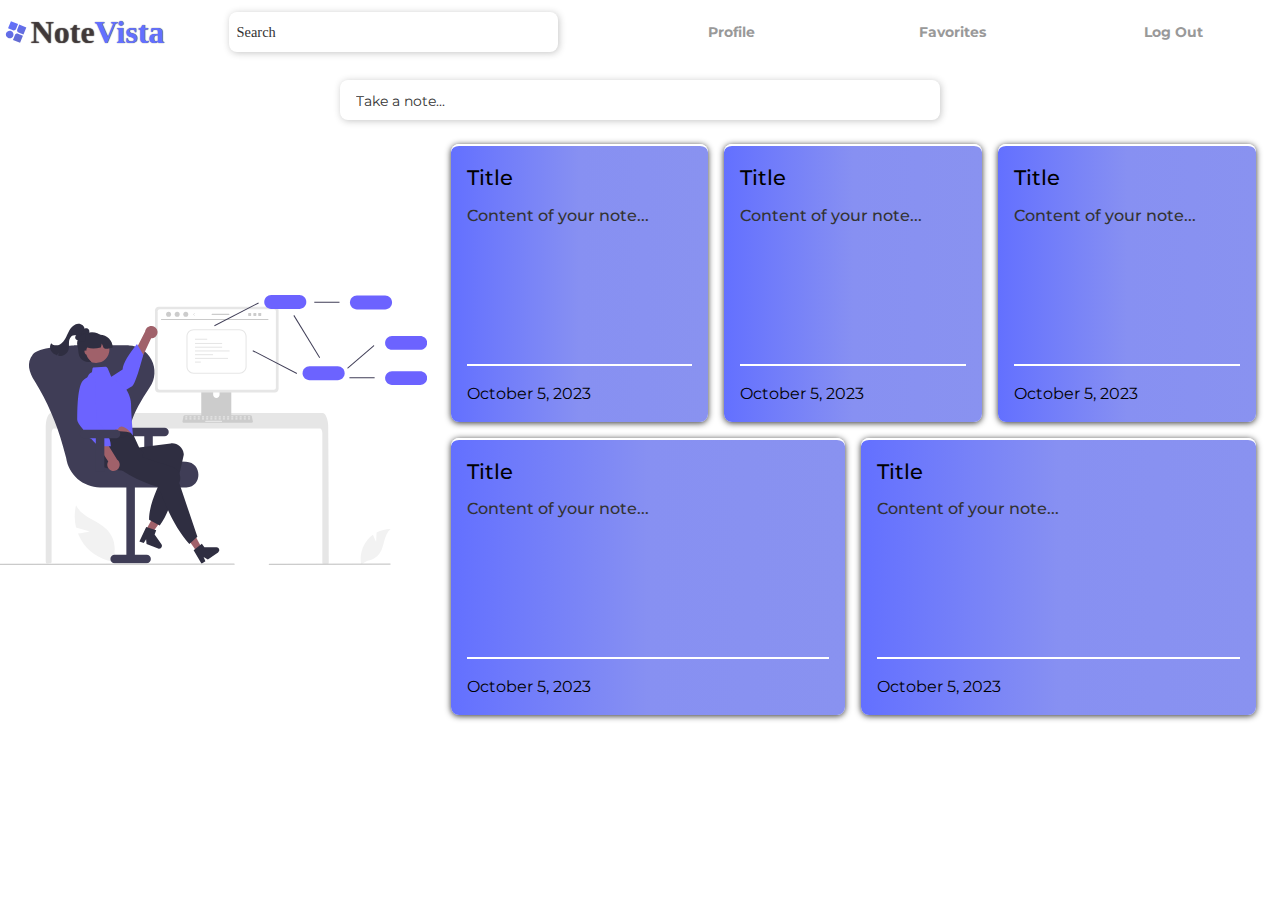
==== home.html @ 5ea9b826 "Form Validation for the Login,SignUp and Reset pages with JavaScript" ====
<!DOCTYPE html>
<html lang="en">

<head>
    <meta charset="UTF-8">
    <meta name="author" content="Inioluwa Badairo & Morakinyo Ifeoluwa">
    <meta name="description" content="A note app to create, read, update, and delete notes effortlessly.">
    <meta name="viewport" content="width=device-width, initial-scale=1.0">
    <!-- <meta name="color-scheme" content="dark"> -->
    <link rel="stylesheet" href="https://cdnjs.cloudflare.com/ajax/libs/font-awesome/6.1.2/css/all.min.css"
        integrity="sha512-1sCRPdkRXhBV2PBLUdRb4tMg1w2YPf37qatUFeS7zlBy7jJI8Lf4VHwWfZZfpXtYSLy85pkm9GaYVYMfw5BC1A=="
        crossorigin="anonymous" referrerpolicy="no-referrer">
    <link rel="stylesheet" href="style.css">
    <link rel="shortcut icon" href="img/bg-pattern-intro-mobile.svg" type="image/x-icon">
    <title>Home</title>
</head>

<body>
    <header class="header">
        <div class="logo-wrapper">
            <img src="img/bg-pattern-intro-mobile.svg" alt="logo" class="logo" width="250" height="100">
            <p class="logo-text">Note<span>Vista</span> </p>
        </div>

        <input type="search" class="search placeholder-text" id="search" name="search" autocomplete="on"
            placeholder="Search">
        <img src="img/icon-menu.svg" alt="menu" class="hamburger-menu">
        <nav class="nav-links">
            <ul class="nav-ul">
                <li><i class="fas fa-user"></i> &nbsp; <a href="#">Profile</a></li>
                <li><i class="fa-solid fa-star favorite"></i> &nbsp; <a href="#">Favorites</a></li>
                <li><i class="fa-solid fa-right-from-bracket"></i> &nbsp;<a href="login.html">Log Out</a></li>
            </ul>
        </nav>

    </header>
    <!-- <div class="hamburger-pop-up">
        <img src="img/icon-close-menu.svg" alt="close-menu">
        <nav class="nav-links-hamburger">
            <ul class="nav-ul-ham">
                <li><i class="fas fa-user"></i> &nbsp; <a href="#">Profile</a></li>
                <li><i class="fa-solid fa-star favorite"></i> &nbsp; <a href="#">Favorites</a></li>
                <li><i class="fa-solid fa-right-from-bracket"></i> &nbsp;<a href="login.html">Log Out</a></li>
            </ul>
        </nav>
    </div> -->
    <section class="add-note-wrapper">
        <input type="text" placeholder="Take a note..." class="add-box placeholder-text" id="add-box">
    </section>

    <!-- <section class="favorites-pop-up">
            <div class="fav-header">
                <i class="fa-solid fa-star favorite"></i>
                <p>Your Favorite Notes</p>
                <img src="img/icon-close-menu.svg" alt="close-menu">
            </div>
            <div class="fav-lists">
                <ul class="fav-notes notes" id="note-list">
                    <li>
                        <p class="title">Title</p>
                        <p class="content">Content of your note...</p>
                        <p class="menu-x-date">October 5, 2023 <i class="fa-solid fa-star favorite"></i><i
                                class="fa-regular fa-pen-to-square"></i><i class="fa-regular fa-trash-can"></i></p>
                    </li>
                    <li>
                        <p class="title">Title</p>
                        <p class="content">Content of your note...</p>
                        <p class="menu-x-date">October 5, 2023 <i class="fa-solid fa-star favorite"></i><i
                                class="fa-regular fa-pen-to-square"></i><i class="fa-regular fa-trash-can"></i></p>
                    </li>
                    <li>
                        <p class="title">Title</p>
                        <p class="content">Content of your note...</p>
                        <p class="menu-x-date">October 5, 2023 <i class="fa-solid fa-star favorite"></i><i
                                class="fa-regular fa-pen-to-square"></i><i class="fa-regular fa-trash-can"></i></p>
                    </li>
                    <li>
                        <p class="title">Title</p>
                        <p class="content">Content of your note...</p>
                        <p class="menu-x-date">October 5, 2023 <i class="fa-solid fa-star favorite"></i><i
                                class="fa-regular fa-pen-to-square"></i><i class="fa-regular fa-trash-can"></i></p>
                    </li>
                    <li>
                        <p class="title">Title</p>
                        <p class="content">Content of your note...</p>
                        <p class="menu-x-date">October 5, 2023 <i class="fa-solid fa-star favorite"></i><i
                                class="fa-regular fa-pen-to-square"></i><i class="fa-regular fa-trash-can"></i></p>
                    </li>
            </div>
        </section> -->

    <!-- <div class="add-note-pop-up">
        <div class="title-div">
            <input type="text" name="title" id="title" class="input-title placeholder-text" placeholder="Title">
        </div>
        <div class="take-note-div">
            <input type="text" name="take-note" id="take-note" class="take-note placeholder-text" autofocus="on"
                placeholder="Take a note...">
        </div>
        <div class="bottom-content">
            <p class="close">Close</p>
            <p class="Add">Add</p>
        </div>
    </div> -->


    <!-- <div class="profile-pop-up">
        <div class="top">
            <p class="email">badairoinioluwa578@gmail.com </p>
            <img src="img/icon-close-menu.svg" alt="close-menu">
        </div>

        <div class="profile-img-container">
            <img src="img/user.png" alt="user">
        </div>
        <p class="greeting">Hi, Ini<span>oluwa!</span> </p>
        <p class="add-account">
            <i class="fa-solid fa-square-plus"></i> &nbsp;Add another account
        </p>
    </div> -->

    <div class="home-container">
        <div class="home-img-container">
        </div>

        <section class="note-container">
            <ul class="notes" id="note-list">
                <li>
                    <p class="title">Title</p>
                    <p class="content">Content of your note...</p>
                    <p class="menu-x-date">October 5, 2023 <i class="fa-regular fa-star favorite"></i><i
                            class="fa-regular fa-pen-to-square"></i><i class="fa-regular fa-trash-can"></i></p>
                </li>
                <li>
                    <p class="title">Title</p>
                    <p class="content">Content of your note...</p>
                    <p class="menu-x-date">October 5, 2023 <i class="fa-regular fa-star favorite"></i><i
                            class="fa-regular fa-pen-to-square"></i><i class="fa-regular fa-trash-can"></i></p>
                </li>
                <li>
                    <p class="title">Title</p>
                    <p class="content">Content of your note...</p>
                    <p class="menu-x-date">October 5, 2023 <i class="fa-regular fa-star favorite"></i><i
                            class="fa-regular fa-pen-to-square"></i><i class="fa-regular fa-trash-can"></i></p>
                </li>
                <!-- <li>
                                    <p class="title">Title</p>
                                    <p class="content">Content of your note...</p>
                                    <p class="menu-x-date">October 5, 2023 <i class="fa-regular fa-star favorite"></i><i
                                            class="fa-regular fa-pen-to-square"></i><i class="fa-regular fa-trash-can"></i></p>
                                </li>
                                <li>
                                    <p class="title">Title</p>
                                    <p class="content">Content of your note...</p>
                                    <p class="menu-x-date">October 5, 2023 <i class="fa-regular fa-star favorite"></i><i
                                            class="fa-regular fa-pen-to-square"></i><i class="fa-regular fa-trash-can"></i></p>
                                </li>
                                <li>
                                    <p class="title">Title</p>
                                    <p class="content">Content of your note...</p>
                                    <p class="menu-x-date">October 5, 2023 <i class="fa-regular fa-star favorite"></i><i
                                            class="fa-regular fa-pen-to-square"></i><i class="fa-regular fa-trash-can"></i></p>
                                </li> -->
                <li>
                    <p class="title">Title</p>
                    <p class="content">Content of your note...</p>
                    <p class="menu-x-date">October 5, 2023 <i class="fa-regular fa-star favorite"></i><i
                            class="fa-regular fa-pen-to-square"></i><i class="fa-regular fa-trash-can"></i></p>
                </li>
                <li>
                    <p class="title">Title</p>
                    <p class="content">Content of your note...</p>
                    <p class="menu-x-date">October 5, 2023 <i class="fa-regular fa-star favorite"></i><i
                            class="fa-regular fa-pen-to-square"></i><i class="fa-regular fa-trash-can"></i></p>
                </li>
            </ul>
        </section>
    </div>



    <script src="script.js"></script>
</body>

</html>
---- style.css ----
@import url('https://fonts.googleapis.com/css2?family=Montserrat:wght@400;500&display=swap');

:root {
    --primary-blue-clr: #6370ff;
}

/* Box sizing rules */
*,
*::before,
*::after {
    box-sizing: border-box;
}

/* Remove default margin */
* {
    margin: 0;
    padding: 0;
    font: inherit;

}

/* Remove list styles on  ul, ol elements with a list role, which suggests default styling will be removed */
ul[role="list"],
ol[role="list"] {
    list-style: none;
}

/* Set core root defaults */
html:focus-within {
    scroll-behavior: smooth;
}

html,
body {
    height: 100%;
}

/* Set core body defaults */
body {
    text-rendering: optimizeSpeed;
    line-height: 1.5;
    background-image: url(Img/bg-pattern-desktop.svg);
    font-family: 'Montserrat', sans-serif;
}

/* A elements that don't have a class get default styles */
a:not([class]) {
    text-decoration-skip-ink: auto;
}

/* Make images easier to work with */
img,
picture,
svg {
    max-width: 100%;
    display: block;
}

/* styles */

::selection {
    color: white;
    background-color: var(--primary-blue-clr);
}

.wave {
    position: fixed;
    bottom: 0;
    left: 0;
    height: 100%;
    z-index: -1;

}

.container {
    width: 100vw;
    height: 100vh;
    display: grid;
    grid-template-columns: repeat(2, 1fr);
    grid-gap: 7rem;
    padding: 0 2rem 0 0;

}

.img {
    display: flex;
    flex-direction: column;
    align-items: center;
    background-image: url(img/wave-haikei.svg);
    background-size: cover;

}

.logo-wrapper {
    display: grid;
    grid-template-columns: 1fr 4fr;
    justify-content: left;
    align-items: center;
}

.logo-text {
    font-size: 3em;
    font-weight: bold;
    font-family: cursive;
    color: #463a3aae;
    text-shadow: 0 0 1px #333;
}

span {
    color: #6370ff;
}

.login-content {
    display: flex;
    justify-content: flex-start;
    align-items: center;
    text-align: center;
}

.img img {
    width: 31.25em;
}

form {
    width: 22.5em;
    display: flex;
    flex-direction: column;
}


.login-content img {
    height: 6.25em;
}

.login-content h2 {
    color: #333;
    text-transform: uppercase;
    font-size: 2.9rem;
}

.login-content .input-div {
    position: relative;
    display: grid;
    grid-template-columns: 7% 93%;
    margin: 1.5625em 0;
    padding: 0.3125em 0;
    border-bottom: 2px solid #d9d9d9;
}

.login-content .input-div.one {
    margin-top: 0;
}

.i {
    color: #d9d9d9;
    display: flex;
    justify-content: center;
    align-items: center;
}

.i i {
    transition: .3s;
}

.input-div>div {
    position: relative;
    height: 2.8125em;
}

.input-div>div>::placeholder {
    position: absolute;
    left: 0.625em;
    top: 50%;
    transform: translateY(-51%);
    color: #999;
    font-size: 1.125em;
    transition: .3s;
}

.input-div:before,
.input-div:after {
    content: '';
    position: absolute;
    bottom: -2px;
    width: 0%;
    height: 2px;
    background-color: var(--primary-blue-clr);
    transition: 0.4s;
}

.input-div:before {
    right: 50%;
}

.input-div:after {
    left: 50%;
}

.input-div.focus:before,
.input-div.focus:after {
    width: 50%;
}

.input-div.focus>div>::placeholder {
    top: -6px;
    font-size: 0.9375em;
}

.input-div.focus>.i>i {
    color: var(--primary-blue-clr);
}

.input-div>div>input {
    position: absolute;
    left: 0;
    top: 0;
    width: 100%;
    height: 100%;
    border: none;
    outline: none;
    background: none;
    padding: 0.5rem 0.7rem;
    font-size: 1.2rem;
    color: #555;
    font-family: 'poppins', sans-serif;
}

.input-div.pass {
    margin-bottom: 0.25em;
}

a {
    text-align: right;
    text-decoration: none;
    color: #999;
    font-size: 0.9rem;
    transition: .3s;
}

.text a {
    display: inline;
}

.text {
    font-size: 0.9em;
    color: #2c3063;
}

a:hover {
    color: var(--primary-blue-clr);
}

.btn {
    display: block;
    width: 100%;
    height: 3.125em;
    border-radius: 1.5625em;
    outline: none;
    border: none;
    background-image: linear-gradient(to right, #6370ff, #8790f2, #8992f0);
    background-size: 200%;
    font-size: 1.2rem;
    color: #fff;
    font-family: 'Poppins', sans-serif;
    text-transform: uppercase;
    margin: 1rem 0;
    cursor: pointer;
    transition: .5s;
}

.btn:hover {
    background-position: right;
}


@media screen and (max-width: 65.625em) {
    .container {
        grid-gap: 5rem;
    }

}

@media screen and (max-width: 62.5em) {
    form {
        width: 18.125em;
    }

    .login-content h2 {
        font-size: 2.4rem;
        margin: 0.5em 0;
    }

    .img img {
        width: 25em;
    }
}

@media screen and (max-width: 56.25em) {
    .container {
        grid-template-columns: 1fr;
        grid-gap: 1rem;
    }

    .img img {
        display: none;
    }

    .img {
        background-image: none;
    }

    .login-content {
        justify-content: center;

    }

    .logo-wrapper .logo-text {
        grid-column: 3/4;
    }

}

/* Home page styles */

/* utility classes */
.placeholder-text::placeholder {
    color: #333;
    font-size: 0.9em;
}

/* Header style */
.header {
    display: grid;
    grid-template-columns: .5fr 1fr 2fr;
    grid-gap: 4em;
    justify-content: center;
    align-items: center;
    position: sticky;
    top: 0;
    border-radius: 0 0.5em 0.5em;
    background-color: white;
    padding-top: .5em;
}

.header .logo-text {
    font-size: 2em;
    transition: 0.4s;
    cursor: pointer;
}

.header .logo {
    max-height: 3em;
    transition: 0.4s;
    cursor: pointer;
}

.search {
    border-radius: 0.5em;
    border: none;
    height: 2.5em;
    padding: 0.5em;
    background-color: #f1f3f4;
    transition: 0.4s;
    font-family: cursive;
    background-color: #ffffff;
    box-shadow: 1px 1px 7px #33333349;
}


.search:focus {
    outline: 2px solid var(--primary-blue-clr);
}

.profile {
    text-align: center;
    color: #333;
}

.profile a {
    text-align: center;
    color: #333;
}

.nav-links i {
    color: var(--primary-blue-clr);
}

.nav-ul {
    list-style-type: none;
    display: flex;
    flex-direction: row;
    justify-content: space-around;
    font-weight: bold;
}

/* Add note style */

.home-container {
    display: grid;
    grid-template-columns: 1fr 2fr;
    grid-template-rows: 1fr;
}

.note-container {
    grid-column: 2/4;
}

.home-img-container {
    background-image: url(img/undraw_software_engineer_re_tnjc.svg);
    background-repeat: no-repeat;
    background-size: contain;
    grid-column: 1/2;
    background-position: center;
}


.add-note-wrapper {
    max-width: min(37.5em, 100% - 1rem * 3);
    margin: 1.5em auto;
}

.add-box {
    width: 100%;
    height: 2.5em;
    padding: 1em;
    border-radius: 0.5em;
    border: none;
    background-color: #ffffff;
    box-shadow: 1px 1px 7px #33333349;
    transition: 0.4s;
}

.add-box:focus {
    outline: 2px solid var(--primary-blue-clr);
}

/* Notes*/
.notes {
    max-width: min(75em, 100% - 1rem * 3);
    margin: auto;
    gap: 1em;
    display: flex;
    flex-wrap: wrap;
}

.notes li {
    background-image: linear-gradient(to right, #6370ff, #8790f2, #8992f0);
    flex: 1 1 calc(33.33% - 20px);
    padding: 1em;
    border-radius: 0.5em;
    list-style: none;
    box-shadow: 0 1px 6px #333;
    transition: .3s;
    border-top: 2px solid white;
}

.notes li:hover {
    background-image: linear-gradient(to right, var(--primary-blue-clr), #6771dc96);
    transform: translateY(-3%);
    transition-property: background-image, transform;
    transition-duration: .3s, .3s;
    transition-delay: 0.5s, 0s;
    transition-timing-function: ease-out;
}

.title {
    min-height: 2em;
    font-size: 1.3em;
    color: black;
    font-weight: 500;
}

.content {
    min-height: 10em;
    color: #333;
    font-weight: 500;
}

.menu-x-date {
    display: flex;
    justify-content: space-between;
    border-top: 2px solid white;
    padding-top: 1em;
}

.notes i:hover,
.notes i:focus {
    color: rgb(9, 9, 195);
    transition: 0.3s;
    cursor: pointer;
}

.hamburger-menu {
    display: none;
}

@media screen and (max-width:70.35em) {
    .home-container {
        display: block;
    }

    .home-container img {
        display: none;
    }
}

@media screen and (max-width:56.25em) {
    .notes {
        flex-direction: column;
    }

    .hamburger-menu {
        display: block;
    }

    .nav-links,
    .logo,
    .search {
        display: none;
    }

    .header {
        display: flex;
        justify-content: space-between;
        padding: 1em;
    }

    .menu-x-date {
        justify-content: space-evenly;
    }

}

/* Pop up styles */

/* add-note-pop-up */
.add-note-pop-up {
    max-width: min(37.5em, 100% - 1rem * 3);
    margin: 1.5em auto;
    height: 8.5em;
    padding: 1em;
    border-radius: 0.5em;
    border: none;
    background-color: #ffffff;
    box-shadow: 1px 1px 7px #33333349;
    transition: 0.4s;
    display: grid;
    grid-template-rows: 1fr 2fr 1fr;
}

.add-note-pop-up input {
    border: none;
}

.input-title,
.take-note {
    margin-bottom: 1em;
    width: 100%;
}

.take-note {
    font-size: 0.85em;
}

.bottom-content {
    color: #333;
    font-size: 0.8em;
    grid-row: 4/5;
    justify-self: right;
    display: flex;
    grid-gap: 4em;
    font-weight: 500;
}

.bottom-content>* {
    padding: 0.4em;
    text-shadow: 0 0 .5px #333;
    width: 5em;
    text-align: center;
}

.bottom-content>*:hover {
    background-color: var(--primary-blue-clr);
    transition: .4s;
    color: white;
    border-radius: 0.2em;
    cursor: pointer;
}

.add-note-pop-up input:focus {
    outline: none;
}

/* Profile pop-up */
.profile-pop-up {
    background-color: #ccd3e0;
    background-image: url(img/blob-haikei.svg);
    width: 25em;
    display: flex;
    margin: 0 auto;
    flex-direction: column;
    align-items: center;
    border-radius: 2em;
    padding: 1em;
    box-shadow: 0px 0px 6px #33333397;
    color: var(--primary-blue-clr);
    font-weight: 500;
    position: absolute;
    margin: 1em;
    top: 0;
    right: 0;
    z-index: 1;
}

.email {
    color: #333;
}

.profile-pop-up>* {
    margin: 1em;
}

.add-account {
    background-color: white;
    width: 90%;
    text-align: center;
    padding: 1em;
    border-radius: 1em;
}

.add-account:hover {
    background-color: var(--primary-blue-clr);
    color: white;
    transition: .3s;
    cursor: pointer;
}

.add-account i {
    color: var(--primary-blue-clr);
}


.profile-img-container {
    border-radius: 50%;
    height: 9em;
    width: 9em;
    background-color: rgb(234, 234, 234);
    display: flex;
    justify-content: center;
    align-items: center;
}

.top {
    font-size: 1em;
    display: flex;
    gap: 3.5em;
    align-items: center;
}

.top img {
    cursor: pointer;
}

.greeting {
    font-size: 2em;
    margin-top: 0;
}

.greeting span {
    color: white;
}

/* Hamburger menu pop-up */
.hamburger-pop-up {
    background-color: white;
    box-shadow: 1px 1px 7px #33333349;
    width: 20em;
    height: 20em;
    display: flex;
    flex-direction: column;
    justify-content: center;
    align-items: center;
    border-radius: .5em;
    position: absolute;
    top: 0;
    right: 0;
    z-index: 1;
    margin: 1.45em;
    padding-right: 2.5em;
    padding-top: 0;
    margin-top: 0;

}

.nav-ul-ham {
    list-style-type: none;
    font-weight: bold;
}

.nav-ul-ham>* {
    margin: 2em;
}

.nav-ul-ham i {
    color: var(--primary-blue-clr);
}

.hamburger-pop-up img {
    justify-self: right;
    align-self: flex-end;
    cursor: pointer;
}

/* Favourites pop-up */
.favorites-pop-up {
    max-width: min(90em, 100% - 1rem * 3);
    background-color: white;
    box-shadow: 1px 1px 7px #33333349;
    margin: auto;
    z-index: 1;
    padding: 0 2em 2em;
    border-radius: .6em;
    background-image: url(img/wave-haikei.svg);
    background-repeat: no-repeat;
    background-size: cover;
}

.favorites-pop-up .notes li {
    background-image: linear-gradient(to right, #3e49bb, #8790f2, #6571f1);
}

.fav-header {
    font-size: 1em;
    padding: 2em;
    display: flex;
    gap: 1em;
    align-items: center;
    justify-content: space-between;
}

.fav-header p {
    font-weight: bold;
    color: #999;
}

.fav-header i {
    color: var(--primary-blue-clr);
}

.fav-notes i {
    color: rgb(224, 223, 223);
}

.fav-notes .title,
.fav-notes .content,
.fav-notes .menu-x-date {
    color: rgb(240, 230, 230);
}

.fav-header img {
    cursor: pointer;
}

/* Wecome alert box */
.welcome-message {
    background-color: var(--primary-blue-clr);
    max-width: 20em;
    margin: auto;
    margin-bottom: 0;
    padding: .8em;
    border-radius: 1em;
    border: 2px solid rgb(250, 250, 250);
    box-shadow: 1px 1px 7px #33333349;
    text-align: center;
    font-size: 1.1em;
    font-weight: 500;
    color: white;
    transform: translateY(30%);
}
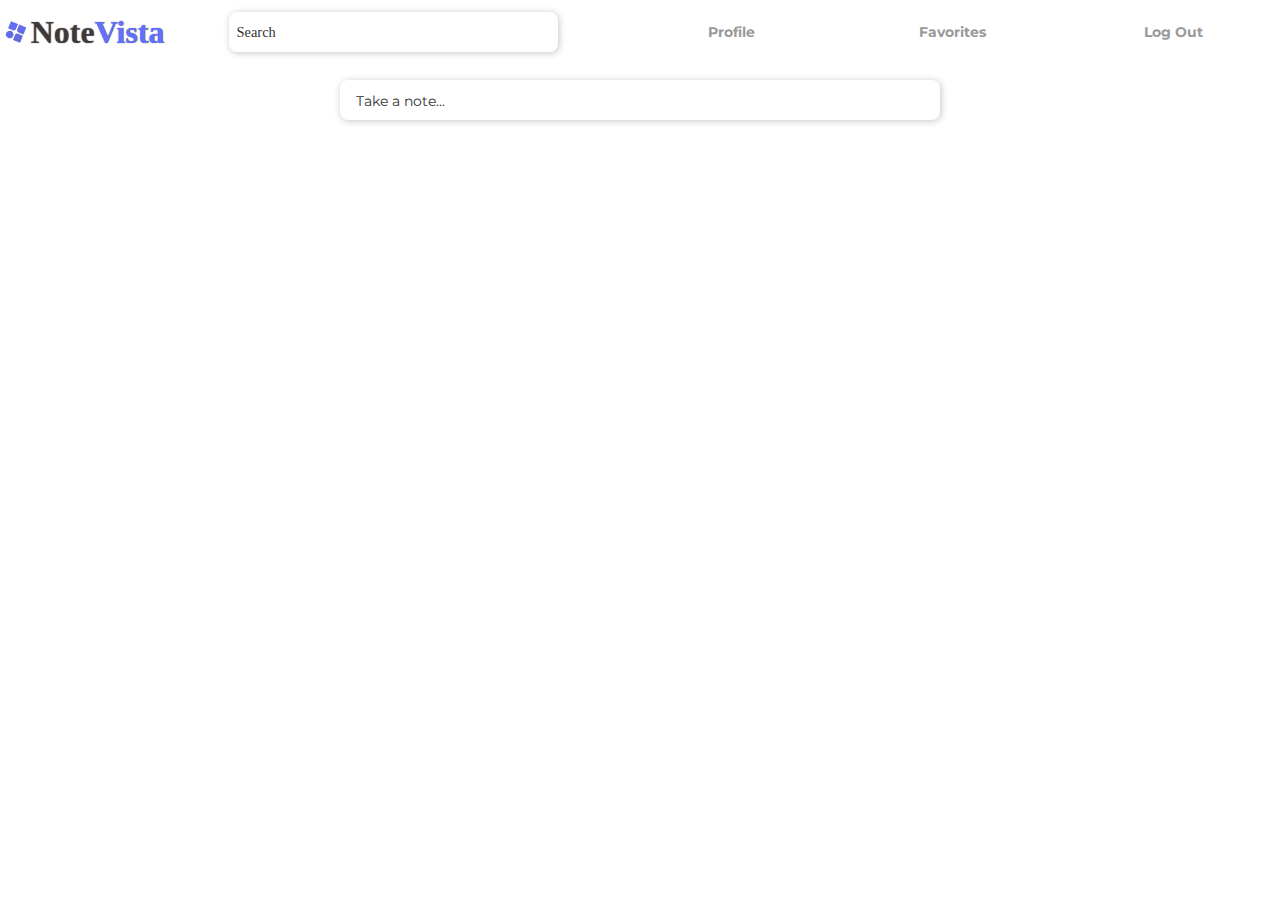
==== commit de18731d: "New functions" ====
--- a/home.html
+++ b/home.html
@@ -34,6 +34,14 @@
         </nav>
 
     </header>
+
+    <div class="click-to-close-pop-up">
+        <section class="add-note-wrapper">
+            <input type="text" placeholder="Take a note..." class="add-box placeholder-text" id="add-box">
+        </section>
+    </div>
+
+
     <!-- <div class="hamburger-pop-up">
         <img src="img/icon-close-menu.svg" alt="close-menu">
         <nav class="nav-links-hamburger">
@@ -44,9 +52,23 @@
             </ul>
         </nav>
     </div> -->
-    <section class="add-note-wrapper">
-        <input type="text" placeholder="Take a note..." class="add-box placeholder-text" id="add-box">
-    </section>
+
+    <!-- <div class="add-note-pop-up">
+            <form class="note-form">
+                <div class="title-div">
+                    <input type="text" name="title" id="title" class="input-title placeholder-text" placeholder="Title">
+                </div>
+                <div class="take-note-div">
+                    <input type="text" name="take-note" id="take-note" class="take-note placeholder-text" autofocus="on"
+                        placeholder="Take a note...">
+                </div>
+                <div class="bottom-content">
+                    <p class="close">Close</p>
+                    <button class="add" type="submit">Add</button>
+                </div>
+            </form>
+        </div> -->
+
 
     <!-- <section class="favorites-pop-up">
             <div class="fav-header">
@@ -89,20 +111,6 @@
             </div>
         </section> -->
 
-    <!-- <div class="add-note-pop-up">
-        <div class="title-div">
-            <input type="text" name="title" id="title" class="input-title placeholder-text" placeholder="Title">
-        </div>
-        <div class="take-note-div">
-            <input type="text" name="take-note" id="take-note" class="take-note placeholder-text" autofocus="on"
-                placeholder="Take a note...">
-        </div>
-        <div class="bottom-content">
-            <p class="close">Close</p>
-            <p class="Add">Add</p>
-        </div>
-    </div> -->
-
 
     <!-- <div class="profile-pop-up">
         <div class="top">
@@ -125,7 +133,7 @@
 
         <section class="note-container">
             <ul class="notes" id="note-list">
-                <li>
+                <!-- <li>
                     <p class="title">Title</p>
                     <p class="content">Content of your note...</p>
                     <p class="menu-x-date">October 5, 2023 <i class="fa-regular fa-star favorite"></i><i
@@ -136,43 +144,15 @@
                     <p class="content">Content of your note...</p>
                     <p class="menu-x-date">October 5, 2023 <i class="fa-regular fa-star favorite"></i><i
                             class="fa-regular fa-pen-to-square"></i><i class="fa-regular fa-trash-can"></i></p>
-                </li>
-                <li>
-                    <p class="title">Title</p>
-                    <p class="content">Content of your note...</p>
-                    <p class="menu-x-date">October 5, 2023 <i class="fa-regular fa-star favorite"></i><i
-                            class="fa-regular fa-pen-to-square"></i><i class="fa-regular fa-trash-can"></i></p>
-                </li>
+                </li> -->
+
                 <!-- <li>
                                     <p class="title">Title</p>
                                     <p class="content">Content of your note...</p>
                                     <p class="menu-x-date">October 5, 2023 <i class="fa-regular fa-star favorite"></i><i
                                             class="fa-regular fa-pen-to-square"></i><i class="fa-regular fa-trash-can"></i></p>
-                                </li>
-                                <li>
-                                    <p class="title">Title</p>
-                                    <p class="content">Content of your note...</p>
-                                    <p class="menu-x-date">October 5, 2023 <i class="fa-regular fa-star favorite"></i><i
-                                            class="fa-regular fa-pen-to-square"></i><i class="fa-regular fa-trash-can"></i></p>
-                                </li>
-                                <li>
-                                    <p class="title">Title</p>
-                                    <p class="content">Content of your note...</p>
-                                    <p class="menu-x-date">October 5, 2023 <i class="fa-regular fa-star favorite"></i><i
-                                            class="fa-regular fa-pen-to-square"></i><i class="fa-regular fa-trash-can"></i></p>
                                 </li> -->
-                <li>
-                    <p class="title">Title</p>
-                    <p class="content">Content of your note...</p>
-                    <p class="menu-x-date">October 5, 2023 <i class="fa-regular fa-star favorite"></i><i
-                            class="fa-regular fa-pen-to-square"></i><i class="fa-regular fa-trash-can"></i></p>
-                </li>
-                <li>
-                    <p class="title">Title</p>
-                    <p class="content">Content of your note...</p>
-                    <p class="menu-x-date">October 5, 2023 <i class="fa-regular fa-star favorite"></i><i
-                            class="fa-regular fa-pen-to-square"></i><i class="fa-regular fa-trash-can"></i></p>
-                </li>
+
             </ul>
         </section>
     </div>
--- a/style.css
+++ b/style.css
@@ -466,13 +466,13 @@
 .title {
     min-height: 2em;
     font-size: 1.3em;
-    color: black;
+    color: whitesmoke;
     font-weight: 500;
 }
 
 .content {
     min-height: 10em;
-    color: #333;
+    color: white;
     font-weight: 500;
 }
 
@@ -481,6 +481,7 @@
     justify-content: space-between;
     border-top: 2px solid white;
     padding-top: 1em;
+    color: whitesmoke;
 }
 
 .notes i:hover,
@@ -537,15 +538,18 @@
 .add-note-pop-up {
     max-width: min(37.5em, 100% - 1rem * 3);
     margin: 1.5em auto;
-    height: 8.5em;
+    height: 10em;
     padding: 1em;
     border-radius: 0.5em;
     border: none;
     background-color: #ffffff;
     box-shadow: 1px 1px 7px #33333349;
-    transition: 0.4s;
+}
+
+.add-note-pop-up form {
+    width: 100%;
     display: grid;
-    grid-template-rows: 1fr 2fr 1fr;
+    grid-template-rows: .5fr 1fr .5fr;
 }
 
 .add-note-pop-up input {
@@ -556,10 +560,11 @@
 .take-note {
     margin-bottom: 1em;
     width: 100%;
+
 }
 
 .take-note {
-    font-size: 0.85em;
+    font-size: 0.95em;
 }
 
 .bottom-content {
@@ -572,19 +577,40 @@
     font-weight: 500;
 }
 
+
+
 .bottom-content>* {
     padding: 0.4em;
     text-shadow: 0 0 .5px #333;
     width: 5em;
     text-align: center;
-}
-
-.bottom-content>*:hover {
+    border-radius: 0.2em;
+    transition: .4s;
+}
+
+.bottom-content .add {
     background-color: var(--primary-blue-clr);
-    transition: .4s;
+    border: none;
     color: white;
-    border-radius: 0.2em;
+}
+
+.bottom-content .add:hover {
+    background-color: white;
+    border: 1px solid var(--primary-blue-clr);
+    color: var(--primary-blue-clr);
+}
+
+.bottom-content .close {
+    background-color: white;
+
+    color: var(--primary-blue-clr);
+    border: 1px solid var(--primary-blue-clr);
     cursor: pointer;
+}
+
+.bottom-content .close:hover {
+    background-color: var(--primary-blue-clr);
+    color: white;
 }
 
 .add-note-pop-up input:focus {
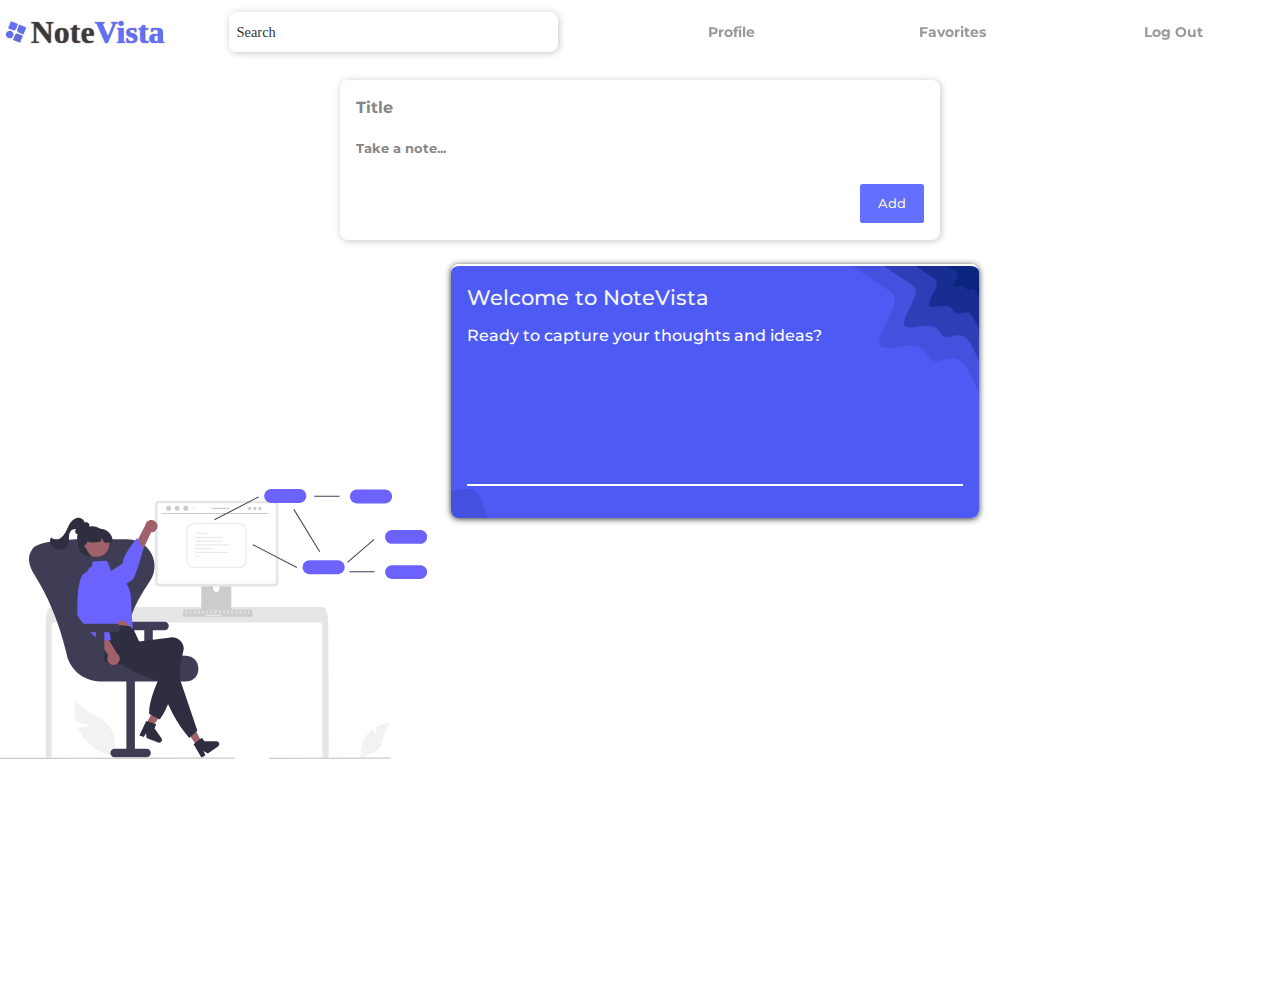
==== commit 7bd7540b: "Implemented local Storage" ====
--- a/home.html
+++ b/home.html
@@ -16,6 +16,7 @@
 </head>
 
 <body>
+
     <header class="header">
         <div class="logo-wrapper">
             <img src="img/bg-pattern-intro-mobile.svg" alt="logo" class="logo" width="250" height="100">
@@ -35,11 +36,21 @@
 
     </header>
 
-    <div class="click-to-close-pop-up">
-        <section class="add-note-wrapper">
-            <input type="text" placeholder="Take a note..." class="add-box placeholder-text" id="add-box">
-        </section>
-    </div>
+    <section class="add-note-wrapper">
+        <form class="note-form">
+            <div class="title-div">
+                <input type="text" name="title" id="title" class="input-title placeholder-text" placeholder="Title">
+            </div>
+            <div class="take-note-div">
+                <input type="text" name="take-note" id="take-note" class="take-note placeholder-text" autofocus="on"
+                    placeholder="Take a note...">
+            </div>
+            <div class="bottom-content">
+                <button class="add" type="submit">Add</button>
+            </div>
+        </form>
+    </section>
+
 
 
     <!-- <div class="hamburger-pop-up">
@@ -52,23 +63,6 @@
             </ul>
         </nav>
     </div> -->
-
-    <!-- <div class="add-note-pop-up">
-            <form class="note-form">
-                <div class="title-div">
-                    <input type="text" name="title" id="title" class="input-title placeholder-text" placeholder="Title">
-                </div>
-                <div class="take-note-div">
-                    <input type="text" name="take-note" id="take-note" class="take-note placeholder-text" autofocus="on"
-                        placeholder="Take a note...">
-                </div>
-                <div class="bottom-content">
-                    <p class="close">Close</p>
-                    <button class="add" type="submit">Add</button>
-                </div>
-            </form>
-        </div> -->
-
 
     <!-- <section class="favorites-pop-up">
             <div class="fav-header">
@@ -129,35 +123,26 @@
 
     <div class="home-container">
         <div class="home-img-container">
+
         </div>
 
         <section class="note-container">
             <ul class="notes" id="note-list">
-                <!-- <li>
-                    <p class="title">Title</p>
-                    <p class="content">Content of your note...</p>
-                    <p class="menu-x-date">October 5, 2023 <i class="fa-regular fa-star favorite"></i><i
-                            class="fa-regular fa-pen-to-square"></i><i class="fa-regular fa-trash-can"></i></p>
+                <li>
+                    <p class="title">Welcome to NoteVista</p>
+                    <p class="content">Ready to capture your thoughts and ideas?</p>
+                    <div class="menu-x-date">
+                        <p class="date"><!-- October 5, 2023 --></p>
+                        <div class="menu">
+                            <i class="fa-regular fa-star favorite"></i>
+                            <i class="fa-regular fa-pen-to-square"></i>
+                            <i class="fa-regular fa-trash-can"></i>
+                        </div>
+                    </div>
                 </li>
-                <li>
-                    <p class="title">Title</p>
-                    <p class="content">Content of your note...</p>
-                    <p class="menu-x-date">October 5, 2023 <i class="fa-regular fa-star favorite"></i><i
-                            class="fa-regular fa-pen-to-square"></i><i class="fa-regular fa-trash-can"></i></p>
-                </li> -->
-
-                <!-- <li>
-                                    <p class="title">Title</p>
-                                    <p class="content">Content of your note...</p>
-                                    <p class="menu-x-date">October 5, 2023 <i class="fa-regular fa-star favorite"></i><i
-                                            class="fa-regular fa-pen-to-square"></i><i class="fa-regular fa-trash-can"></i></p>
-                                </li> -->
-
             </ul>
         </section>
     </div>
-
-
 
     <script src="script.js"></script>
 </body>
--- a/style.css
+++ b/style.css
@@ -399,10 +399,12 @@
     display: grid;
     grid-template-columns: 1fr 2fr;
     grid-template-rows: 1fr;
+
 }
 
 .note-container {
     grid-column: 2/4;
+
 }
 
 .home-img-container {
@@ -411,8 +413,8 @@
     background-size: contain;
     grid-column: 1/2;
     background-position: center;
-}
-
+    height: 80vh;
+}
 
 .add-note-wrapper {
     max-width: min(37.5em, 100% - 1rem * 3);
@@ -444,7 +446,6 @@
 }
 
 .notes li {
-    background-image: linear-gradient(to right, #6370ff, #8790f2, #8992f0);
     flex: 1 1 calc(33.33% - 20px);
     padding: 1em;
     border-radius: 0.5em;
@@ -452,15 +453,21 @@
     box-shadow: 0 1px 6px #333;
     transition: .3s;
     border-top: 2px solid white;
+    background-image: url(img/blob-scene-haikei\ \(9\).svg);
+    background-size: cover;
+    background-repeat: no-repeat;
+    max-width: 33em;
 }
 
 .notes li:hover {
-    background-image: linear-gradient(to right, var(--primary-blue-clr), #6771dc96);
     transform: translateY(-3%);
     transition-property: background-image, transform;
-    transition-duration: .3s, .3s;
-    transition-delay: 0.5s, 0s;
+    transition-duration: .1s, .1s;
     transition-timing-function: ease-out;
+    background-image: url(img/blob-scene-haikei\ \(1\).svg);
+    background-position: cover;
+    background-repeat: no-repeat;
+    transition: .3s;
 }
 
 .title {
@@ -478,15 +485,21 @@
 
 .menu-x-date {
     display: flex;
-    justify-content: space-between;
     border-top: 2px solid white;
     padding-top: 1em;
     color: whitesmoke;
+    justify-content: space-between;
+}
+
+.menu {
+    display: flex;
+    justify-content: space-evenly;
+    gap: 3em;
 }
 
 .notes i:hover,
 .notes i:focus {
-    color: rgb(9, 9, 195);
+    color: var(--primary-blue-clr);
     transition: 0.3s;
     cursor: pointer;
 }
@@ -498,6 +511,10 @@
 @media screen and (max-width:70.35em) {
     .home-container {
         display: block;
+    }
+
+    .home-img-container {
+        display: none;
     }
 
     .home-container img {
@@ -527,7 +544,7 @@
     }
 
     .menu-x-date {
-        justify-content: space-evenly;
+        justify-content: space-between;
     }
 
 }
@@ -535,7 +552,7 @@
 /* Pop up styles */
 
 /* add-note-pop-up */
-.add-note-pop-up {
+.add-note-wrapper {
     max-width: min(37.5em, 100% - 1rem * 3);
     margin: 1.5em auto;
     height: 10em;
@@ -546,13 +563,13 @@
     box-shadow: 1px 1px 7px #33333349;
 }
 
-.add-note-pop-up form {
+.add-note-wrapper form {
     width: 100%;
     display: grid;
-    grid-template-rows: .5fr 1fr .5fr;
-}
-
-.add-note-pop-up input {
+    grid-template-rows: .5fr .5fr .5fr;
+}
+
+.add-note-wrapper input {
     border: none;
 }
 
@@ -560,11 +577,26 @@
 .take-note {
     margin-bottom: 1em;
     width: 100%;
-
+    font-weight: bold;
+    color: #999;
+}
+
+.input-title {
+    font-size: 1em;
 }
 
 .take-note {
-    font-size: 0.95em;
+    font-size: 0.9em;
+}
+
+.input-title::placeholder,
+.take-note::placeholder {
+    color: #868686;
+    font-weight: bold;
+}
+
+.input-title::placeholder {
+    font-size: 1em;
 }
 
 .bottom-content {
@@ -576,7 +608,6 @@
     grid-gap: 4em;
     font-weight: 500;
 }
-
 
 
 .bottom-content>* {
@@ -600,20 +631,7 @@
     color: var(--primary-blue-clr);
 }
 
-.bottom-content .close {
-    background-color: white;
-
-    color: var(--primary-blue-clr);
-    border: 1px solid var(--primary-blue-clr);
-    cursor: pointer;
-}
-
-.bottom-content .close:hover {
-    background-color: var(--primary-blue-clr);
-    color: white;
-}
-
-.add-note-pop-up input:focus {
+.add-note-wrapper input:focus {
     outline: none;
 }
 
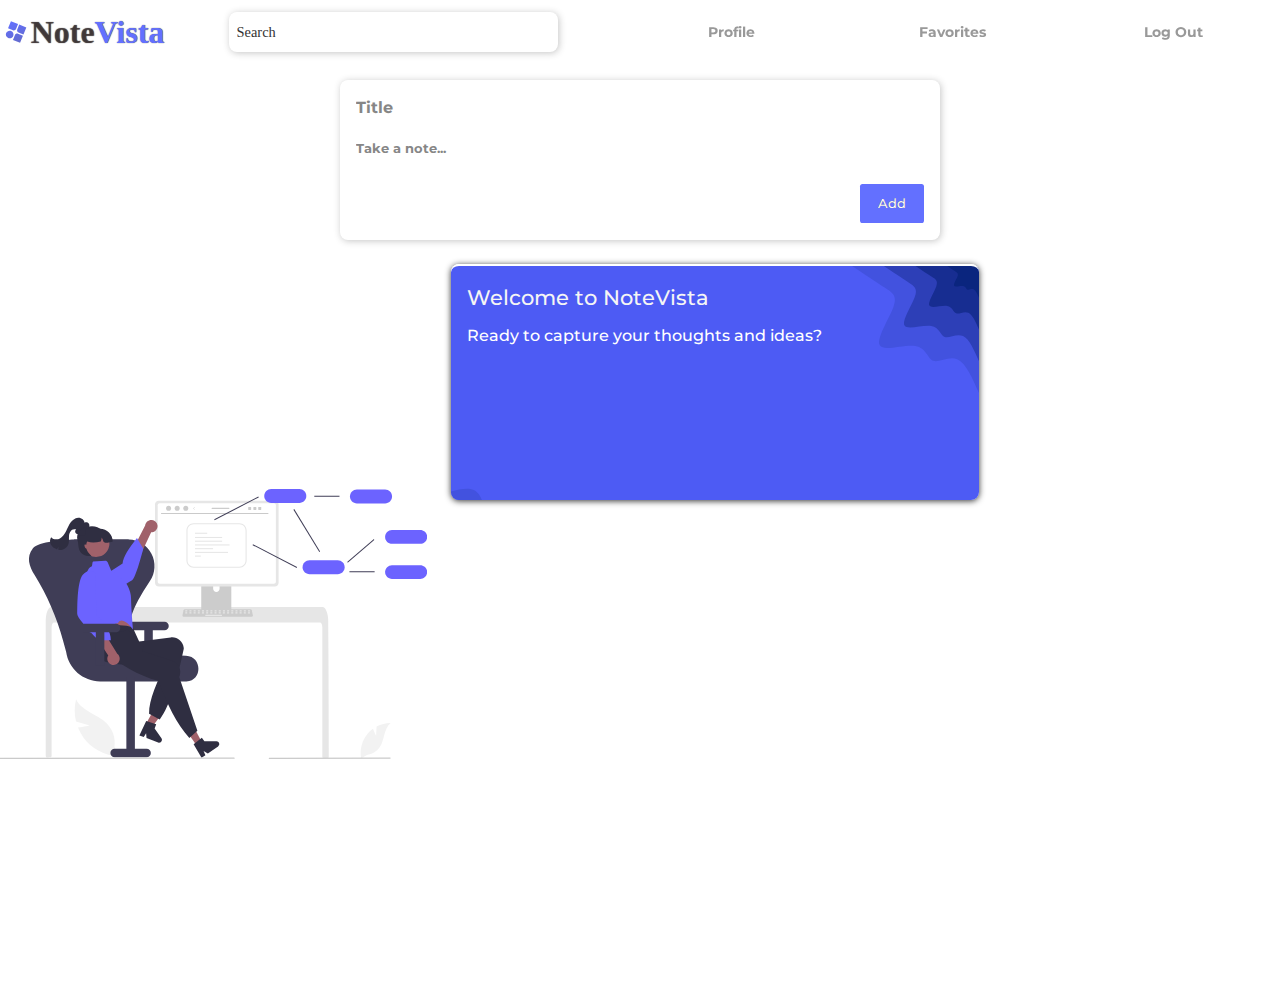
==== commit f64ff21a: "Can now search for notes based on keywords, titles, or tags." ====
--- a/home.html
+++ b/home.html
@@ -131,17 +131,17 @@
                 <li>
                     <p class="title">Welcome to NoteVista</p>
                     <p class="content">Ready to capture your thoughts and ideas?</p>
-                    <div class="menu-x-date">
-                        <p class="date"><!-- October 5, 2023 --></p>
+                    <!-- <div class="menu-x-date">
+                        <p class="date">October 5, 2023</p>
                         <div class="menu">
                             <i class="fa-regular fa-star favorite"></i>
                             <i class="fa-regular fa-pen-to-square"></i>
                             <i class="fa-regular fa-trash-can"></i>
-                        </div>
-                    </div>
-                </li>
-            </ul>
-        </section>
+                        </div> -->
+    </div>
+    </li>
+    </ul>
+    </section>
     </div>
 
     <script src="script.js"></script>
--- a/style.css
+++ b/style.css
@@ -459,6 +459,12 @@
     max-width: 33em;
 }
 
+@media (max-width:56.25em) {
+    .notes li {
+        max-width: none;
+    }
+}
+
 .notes li:hover {
     transform: translateY(-3%);
     transition-property: background-image, transform;
@@ -549,9 +555,6 @@
 
 }
 
-/* Pop up styles */
-
-/* add-note-pop-up */
 .add-note-wrapper {
     max-width: min(37.5em, 100% - 1rem * 3);
     margin: 1.5em auto;
@@ -625,10 +628,12 @@
     color: white;
 }
 
-.bottom-content .add:hover {
+.bottom-content .add:hover,
+.bottom-content .add:focus {
     background-color: white;
     border: 1px solid var(--primary-blue-clr);
     color: var(--primary-blue-clr);
+    outline: none;
 }
 
 .add-note-wrapper input:focus {
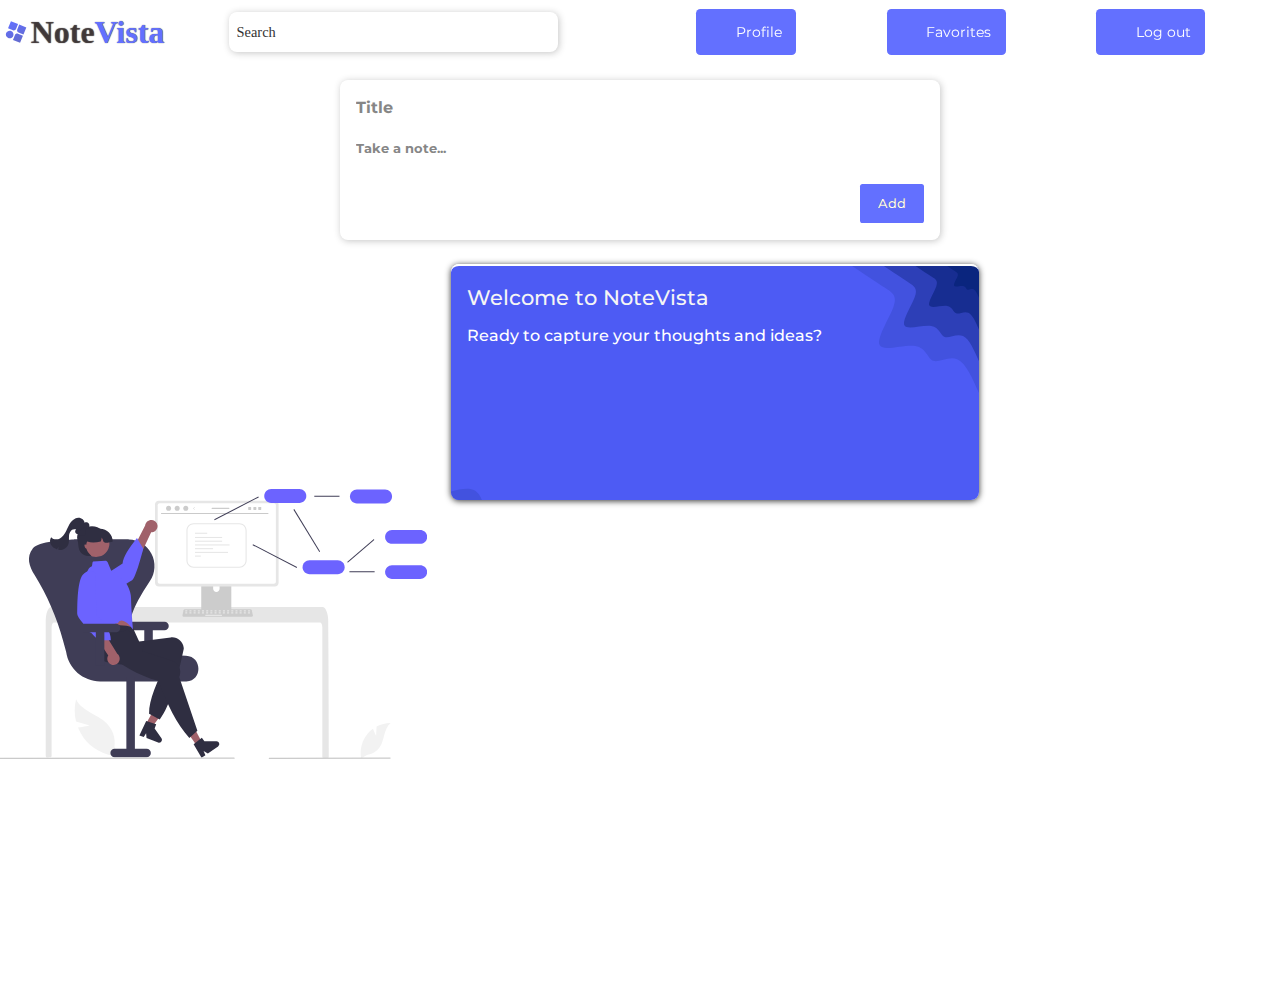
==== commit b9186420: "Implemented mobile navigation toggle" ====
--- a/home.html
+++ b/home.html
@@ -16,7 +16,6 @@
 </head>
 
 <body>
-
     <header class="header">
         <div class="logo-wrapper">
             <img src="img/bg-pattern-intro-mobile.svg" alt="logo" class="logo" width="250" height="100">
@@ -25,15 +24,30 @@
 
         <input type="search" class="search placeholder-text" id="search" name="search" autocomplete="on"
             placeholder="Search">
-        <img src="img/icon-menu.svg" alt="menu" class="hamburger-menu">
-        <nav class="nav-links">
-            <ul class="nav-ul">
-                <li><i class="fas fa-user"></i> &nbsp; <a href="#">Profile</a></li>
-                <li><i class="fa-solid fa-star favorite"></i> &nbsp; <a href="#">Favorites</a></li>
-                <li><i class="fa-solid fa-right-from-bracket"></i> &nbsp;<a href="login.html">Log Out</a></li>
+
+        <button class="mobile-nav-toggle" aria-controls="primary-navigation" aria-expanded="false">
+            <span class="sr-only">Menu</span>
+        </button>
+
+        <nav>
+            <ul id="primary-navigation" data-visible="false" class="primary-navigation flex">
+                <li class="active">
+                    <a href="#" class="">
+                        <span aria-hidden="true"> <i class="fas fa-user"></i></span>Profile
+                    </a>
+                </li>
+                <li>
+                    <a href="#" class="">
+                        <span aria-hidden="true"> <i class="fa-solid fa-star favorite"></i></span>Favorites
+                    </a>
+                </li>
+                <li>
+                    <a href="#" class="">
+                        <span aria-hidden="true"> <i class="fa-solid fa-right-from-bracket"></i></span>Log out
+                    </a>
+                </li>
             </ul>
         </nav>
-
     </header>
 
     <section class="add-note-wrapper">
@@ -51,19 +65,6 @@
         </form>
     </section>
 
-
-
-    <!-- <div class="hamburger-pop-up">
-        <img src="img/icon-close-menu.svg" alt="close-menu">
-        <nav class="nav-links-hamburger">
-            <ul class="nav-ul-ham">
-                <li><i class="fas fa-user"></i> &nbsp; <a href="#">Profile</a></li>
-                <li><i class="fa-solid fa-star favorite"></i> &nbsp; <a href="#">Favorites</a></li>
-                <li><i class="fa-solid fa-right-from-bracket"></i> &nbsp;<a href="login.html">Log Out</a></li>
-            </ul>
-        </nav>
-    </div> -->
-
     <!-- <section class="favorites-pop-up">
             <div class="fav-header">
                 <i class="fa-solid fa-star favorite"></i>
@@ -72,30 +73,6 @@
             </div>
             <div class="fav-lists">
                 <ul class="fav-notes notes" id="note-list">
-                    <li>
-                        <p class="title">Title</p>
-                        <p class="content">Content of your note...</p>
-                        <p class="menu-x-date">October 5, 2023 <i class="fa-solid fa-star favorite"></i><i
-                                class="fa-regular fa-pen-to-square"></i><i class="fa-regular fa-trash-can"></i></p>
-                    </li>
-                    <li>
-                        <p class="title">Title</p>
-                        <p class="content">Content of your note...</p>
-                        <p class="menu-x-date">October 5, 2023 <i class="fa-solid fa-star favorite"></i><i
-                                class="fa-regular fa-pen-to-square"></i><i class="fa-regular fa-trash-can"></i></p>
-                    </li>
-                    <li>
-                        <p class="title">Title</p>
-                        <p class="content">Content of your note...</p>
-                        <p class="menu-x-date">October 5, 2023 <i class="fa-solid fa-star favorite"></i><i
-                                class="fa-regular fa-pen-to-square"></i><i class="fa-regular fa-trash-can"></i></p>
-                    </li>
-                    <li>
-                        <p class="title">Title</p>
-                        <p class="content">Content of your note...</p>
-                        <p class="menu-x-date">October 5, 2023 <i class="fa-solid fa-star favorite"></i><i
-                                class="fa-regular fa-pen-to-square"></i><i class="fa-regular fa-trash-can"></i></p>
-                    </li>
                     <li>
                         <p class="title">Title</p>
                         <p class="content">Content of your note...</p>
@@ -131,17 +108,17 @@
                 <li>
                     <p class="title">Welcome to NoteVista</p>
                     <p class="content">Ready to capture your thoughts and ideas?</p>
-                    <!-- <div class="menu-x-date">
+                    <!--  <div class="menu-x-date">
                         <p class="date">October 5, 2023</p>
                         <div class="menu">
                             <i class="fa-regular fa-star favorite"></i>
                             <i class="fa-regular fa-pen-to-square"></i>
                             <i class="fa-regular fa-trash-can"></i>
-                        </div> -->
-    </div>
-    </li>
-    </ul>
-    </section>
+                        </div>
+                    </div> -->
+                </li>
+            </ul>
+        </section>
     </div>
 
     <script src="script.js"></script>
--- a/style.css
+++ b/style.css
@@ -333,7 +333,7 @@
     display: grid;
     grid-template-columns: .5fr 1fr 2fr;
     grid-gap: 4em;
-    justify-content: center;
+    justify-content: right;
     align-items: center;
     position: sticky;
     top: 0;
@@ -344,13 +344,11 @@
 
 .header .logo-text {
     font-size: 2em;
-    transition: 0.4s;
     cursor: pointer;
 }
 
 .header .logo {
     max-height: 3em;
-    transition: 0.4s;
     cursor: pointer;
 }
 
@@ -360,10 +358,10 @@
     height: 2.5em;
     padding: 0.5em;
     background-color: #f1f3f4;
-    transition: 0.4s;
     font-family: cursive;
     background-color: #ffffff;
     box-shadow: 1px 1px 7px #33333349;
+
 }
 
 
@@ -371,29 +369,105 @@
     outline: 2px solid var(--primary-blue-clr);
 }
 
-.profile {
-    text-align: center;
-    color: #333;
-}
-
-.profile a {
-    text-align: center;
-    color: #333;
-}
-
-.nav-links i {
-    color: var(--primary-blue-clr);
-}
-
-.nav-ul {
+/* Nav menu styles */
+.flex {
+    display: flex;
+    gap: var(--gap, 1rem);
+    justify-content: space-evenly;
+
+}
+
+#primary-navigation a {
+    padding: 1em 1em 1em 0;
+    border-radius: .3em;
+    background-color: var(--primary-blue-clr);
+    color: white;
+}
+
+#primary-navigation a i {
+    padding: 1em;
+    border-radius: .3em;
+    color: white;
+}
+
+#primary-navigation a:hover {
+    background-color: #8790f5;
+    border: 1px solid var(--primary-blue-clr);
+}
+
+.mobile-nav-toggle {
+    /* Completely removes it from the DOM */
+    display: none;
+}
+
+.sr-only {
+    display: none;
+}
+
+.primary-navigation {
     list-style-type: none;
-    display: flex;
-    flex-direction: row;
-    justify-content: space-around;
-    font-weight: bold;
-}
-
-/* Add note style */
+    padding: 0;
+    margin: 0;
+}
+
+.primary-navigation a>[aria-hidden="true"] {
+    margin-inline-end: .75em;
+}
+
+@media (max-width:56.25em) {
+    .primary-navigation {
+        --gap: 3em;
+
+        position: fixed;
+        z-index: 1000;
+        inset: 0 0 0 30%;
+
+        flex-direction: column;
+        padding: min(30vh, 10rem) 2rem;
+
+        background-color: hsl(0 0% 0% / 0.5);
+        backdrop-filter: blur(1rem);
+
+        /* Move off the page */
+        transform: translateX(100%);
+        transition: transform 350ms ease-out
+    }
+
+    .primary-navigation[data-visible="true"] {
+        transform: translateX(0%);
+    }
+
+    @supports(backdrop-filter: blur(1rem)) {
+        .primary-navigation {
+            background-color: hsla(0, 0%, 100%, 0.682);
+            backdrop-filter: blur(1rem)
+        }
+    }
+
+    .flex {
+        justify-content: flex-start;
+    }
+
+    .mobile-nav-toggle {
+        display: block;
+        position: absolute;
+        z-index: 9999;
+        background-color: transparent;
+        background-image: url('img/icon-menu.svg');
+        background-repeat: no-repeat;
+        width: 2rem;
+        border: 0;
+        aspect-ratio: 1;
+        top: 2rem;
+        right: 2rem;
+    }
+
+    .mobile-nav-toggle[aria-expanded="true"] {
+        background-image: url('img/icon-close-menu.svg');
+    }
+}
+
+/* Add note styles */
 
 .home-container {
     display: grid;
@@ -510,10 +584,6 @@
     cursor: pointer;
 }
 
-.hamburger-menu {
-    display: none;
-}
-
 @media screen and (max-width:70.35em) {
     .home-container {
         display: block;
@@ -533,11 +603,6 @@
         flex-direction: column;
     }
 
-    .hamburger-menu {
-        display: block;
-    }
-
-    .nav-links,
     .logo,
     .search {
         display: none;
@@ -552,6 +617,7 @@
     .menu-x-date {
         justify-content: space-between;
     }
+
 
 }
 
@@ -717,47 +783,6 @@
 
 .greeting span {
     color: white;
-}
-
-/* Hamburger menu pop-up */
-.hamburger-pop-up {
-    background-color: white;
-    box-shadow: 1px 1px 7px #33333349;
-    width: 20em;
-    height: 20em;
-    display: flex;
-    flex-direction: column;
-    justify-content: center;
-    align-items: center;
-    border-radius: .5em;
-    position: absolute;
-    top: 0;
-    right: 0;
-    z-index: 1;
-    margin: 1.45em;
-    padding-right: 2.5em;
-    padding-top: 0;
-    margin-top: 0;
-
-}
-
-.nav-ul-ham {
-    list-style-type: none;
-    font-weight: bold;
-}
-
-.nav-ul-ham>* {
-    margin: 2em;
-}
-
-.nav-ul-ham i {
-    color: var(--primary-blue-clr);
-}
-
-.hamburger-pop-up img {
-    justify-self: right;
-    align-self: flex-end;
-    cursor: pointer;
 }
 
 /* Favourites pop-up */
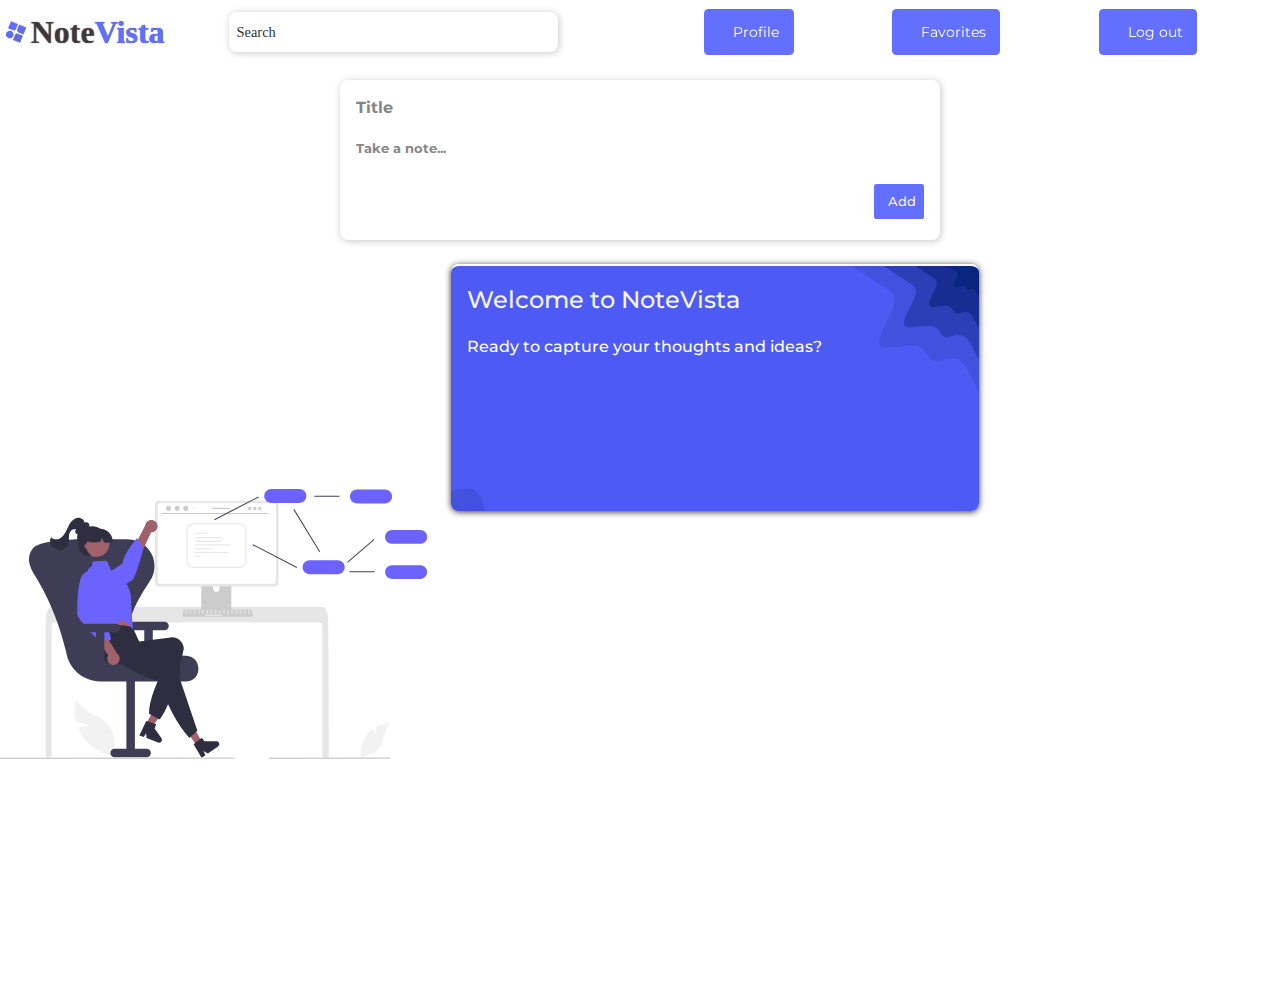
==== commit 54575f7f: "You can now update your notes" ====
--- a/home.html
+++ b/home.html
@@ -60,7 +60,7 @@
                     placeholder="Take a note...">
             </div>
             <div class="bottom-content">
-                <button class="add" type="submit">Add</button>
+                <button class="add" type="submit"> <i class="fa-solid fa-plus"></i> Add</button>
             </div>
         </form>
     </section>
@@ -108,14 +108,14 @@
                 <li>
                     <p class="title">Welcome to NoteVista</p>
                     <p class="content">Ready to capture your thoughts and ideas?</p>
-                    <!--  <div class="menu-x-date">
-                        <p class="date">October 5, 2023</p>
-                        <div class="menu">
-                            <i class="fa-regular fa-star favorite"></i>
-                            <i class="fa-regular fa-pen-to-square"></i>
-                            <i class="fa-regular fa-trash-can"></i>
-                        </div>
-                    </div> -->
+                    <!-- <div class="menu-x-date">
+                                            <p class="date">October 5, 2023</p>
+                                            <div class="menu">
+                                                <i class="fa-regular fa-star favorite"></i>
+                                                <i class="fa-regular fa-pen-to-square"></i>
+                                                <i class="fa-regular fa-trash-can"></i>
+                                            </div>
+                                        </div> -->
                 </li>
             </ul>
         </section>
--- a/style.css
+++ b/style.css
@@ -377,23 +377,27 @@
 
 }
 
-#primary-navigation a {
-    padding: 1em 1em 1em 0;
-    border-radius: .3em;
-    background-color: var(--primary-blue-clr);
-    color: white;
-}
-
-#primary-navigation a i {
-    padding: 1em;
-    border-radius: .3em;
-    color: white;
-}
-
-#primary-navigation a:hover {
-    background-color: #8790f5;
-    border: 1px solid var(--primary-blue-clr);
-}
+@media (min-width:56.25em) {
+    #primary-navigation a {
+        padding: 1em 1em 1em 0;
+        border-radius: .3em;
+        background-color: var(--primary-blue-clr);
+        color: white;
+    }
+
+    #primary-navigation a i {
+        padding: 1em;
+        border-radius: .3em;
+        color: white;
+    }
+
+    #primary-navigation a:hover {
+        background-color: #8790f5;
+        border: 1px solid var(--primary-blue-clr);
+    }
+
+}
+
 
 .mobile-nav-toggle {
     /* Completely removes it from the DOM */
@@ -410,10 +414,6 @@
     margin: 0;
 }
 
-.primary-navigation a>[aria-hidden="true"] {
-    margin-inline-end: .75em;
-}
-
 @media (max-width:56.25em) {
     .primary-navigation {
         --gap: 3em;
@@ -425,7 +425,7 @@
         flex-direction: column;
         padding: min(30vh, 10rem) 2rem;
 
-        background-color: hsl(0 0% 0% / 0.5);
+        background-color: hsl(0 0% 0%, 0.5);
         backdrop-filter: blur(1rem);
 
         /* Move off the page */
@@ -465,6 +465,10 @@
     .mobile-nav-toggle[aria-expanded="true"] {
         background-image: url('img/icon-close-menu.svg');
     }
+
+    .primary-navigation a>[aria-hidden="true"] {
+        margin-inline-end: 0.75em;
+    }
 }
 
 /* Add note styles */
@@ -522,6 +526,9 @@
 .notes li {
     flex: 1 1 calc(33.33% - 20px);
     padding: 1em;
+    display: flex;
+    flex-direction: column;
+    justify-content: space-around;
     border-radius: 0.5em;
     list-style: none;
     box-shadow: 0 1px 6px #333;
@@ -552,9 +559,10 @@
 
 .title {
     min-height: 2em;
-    font-size: 1.3em;
+    font-size: 1.5em;
     color: whitesmoke;
     font-weight: 500;
+    margin-bottom: .2em;
 }
 
 .content {
@@ -575,6 +583,10 @@
     display: flex;
     justify-content: space-evenly;
     gap: 3em;
+}
+
+.date {
+    cursor: pointer;
 }
 
 .notes i:hover,
@@ -673,14 +685,13 @@
     font-size: 0.8em;
     grid-row: 4/5;
     justify-self: right;
-    display: flex;
     grid-gap: 4em;
     font-weight: 500;
 }
 
 
 .bottom-content>* {
-    padding: 0.4em;
+    padding: 0.6em;
     text-shadow: 0 0 .5px #333;
     width: 5em;
     text-align: center;
@@ -692,6 +703,11 @@
     background-color: var(--primary-blue-clr);
     border: none;
     color: white;
+    display: flex;
+    justify-content: center;
+    align-items: center;
+    gap: .5em;
+    width: 100%;
 }
 
 .bottom-content .add:hover,
@@ -850,4 +866,26 @@
     font-weight: 500;
     color: white;
     transform: translateY(30%);
+    transition: transform 250ms ease-in;
+}
+
+/* Edit mode styles */
+.edit-mode {
+    background-color: #8790f2;
+    border: 2px solid black;
+    box-shadow: 4px 4px 5em rgba(0, 0, 0, 0.5);
+    padding: 10px;
+    transition: background-color 0.3s, border 0.3s, box-shadow 0.3s;
+}
+
+.edit-mode .title,
+.edit-mode .content {
+    color: white;
+    font-weight: bold;
+    background-color: transparent;
+}
+
+/* Icon styles within edit mode */
+.edit-mode i {
+    color: #fff;
 }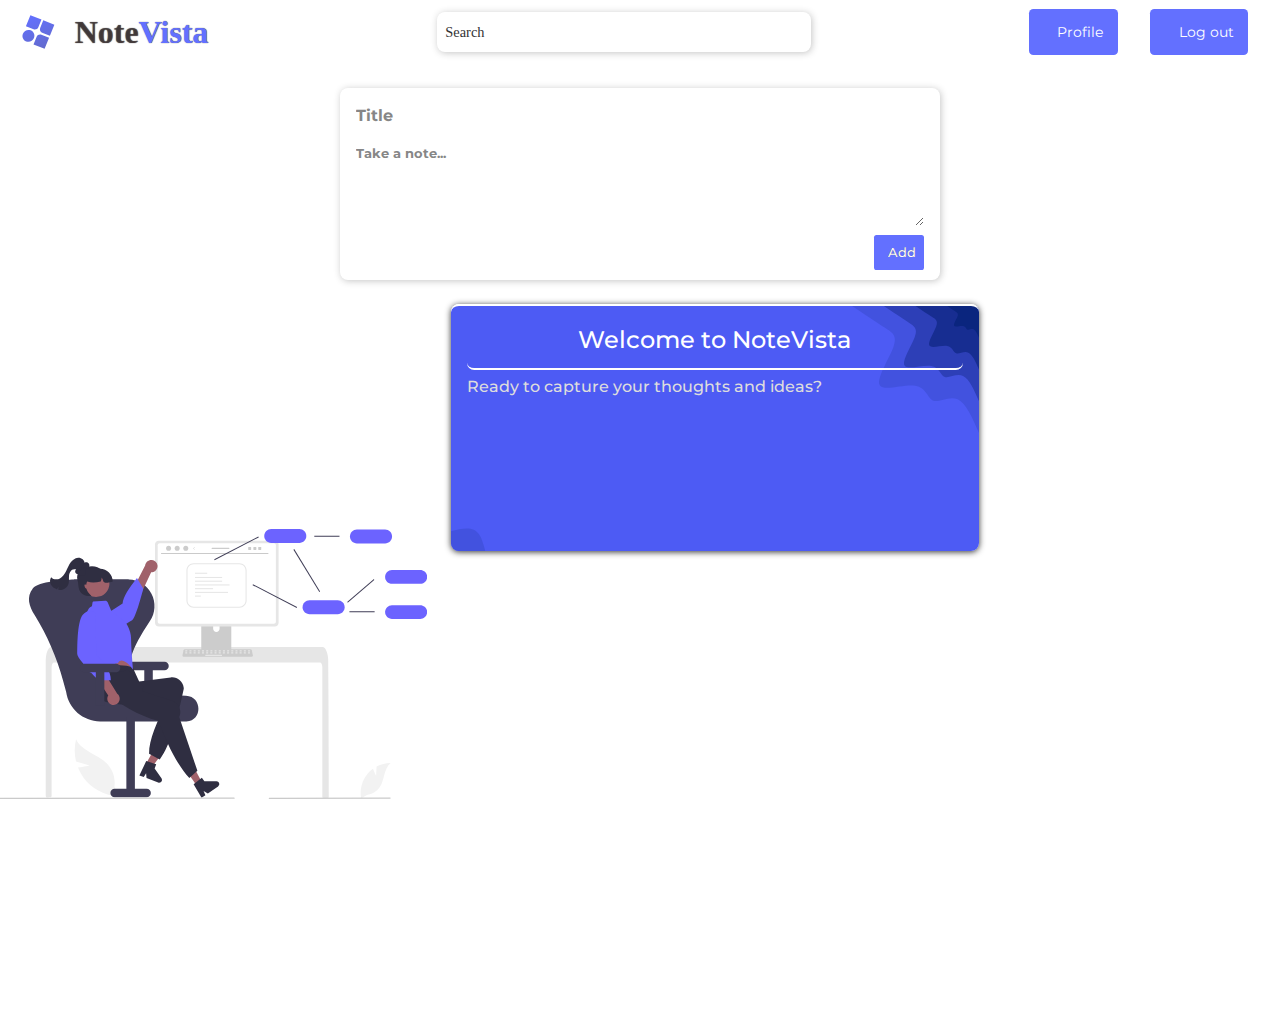
==== commit 3612ae9c: "Finally completed the Frontend of this project. My friend Morakinyo Ifeoluwa will work on the Backen" ====
--- a/home.html
+++ b/home.html
@@ -32,83 +32,67 @@
         <nav>
             <ul id="primary-navigation" data-visible="false" class="primary-navigation flex">
                 <li class="active">
-                    <a href="#" class="">
+                    <a href="#" class="profile">
                         <span aria-hidden="true"> <i class="fas fa-user"></i></span>Profile
                     </a>
+                    <div class="profile-sub-menu-wrap" id="sub-menu">
+                        <div class="sub-menu">
+                            <div class="user-info">
+                                <img src="img/user.png" alt="user">
+                                <h2>Inioluwa Badairo</h2>
+                            </div>
+                            <hr>
+
+                            <a href="#" class="sub-menu-link">
+                                <p>Edit Profile</p>
+                                <span> <i class="fa-regular fa-pen-to-square"></i></span>
+                            </a>
+                            <a href="#" class="sub-menu-link">
+                                <p>Add another account</p>
+                                <span> <i class="fa-solid fa-square-plus"></i></span>
+                            </a>
+                        </div>
+                    </div>
                 </li>
+
                 <li>
-                    <a href="#" class="">
-                        <span aria-hidden="true"> <i class="fa-solid fa-star favorite"></i></span>Favorites
-                    </a>
-                </li>
-                <li>
-                    <a href="#" class="">
+                    <a href="login.html" class="Log-out">
                         <span aria-hidden="true"> <i class="fa-solid fa-right-from-bracket"></i></span>Log out
                     </a>
                 </li>
             </ul>
         </nav>
     </header>
-
-    <section class="add-note-wrapper">
-        <form class="note-form">
-            <div class="title-div">
-                <input type="text" name="title" id="title" class="input-title placeholder-text" placeholder="Title">
-            </div>
-            <div class="take-note-div">
-                <input type="text" name="take-note" id="take-note" class="take-note placeholder-text" autofocus="on"
-                    placeholder="Take a note...">
-            </div>
-            <div class="bottom-content">
-                <button class="add" type="submit"> <i class="fa-solid fa-plus"></i> Add</button>
-            </div>
-        </form>
-    </section>
-
-    <!-- <section class="favorites-pop-up">
-            <div class="fav-header">
-                <i class="fa-solid fa-star favorite"></i>
-                <p>Your Favorite Notes</p>
-                <img src="img/icon-close-menu.svg" alt="close-menu">
-            </div>
-            <div class="fav-lists">
-                <ul class="fav-notes notes" id="note-list">
-                    <li>
-                        <p class="title">Title</p>
-                        <p class="content">Content of your note...</p>
-                        <p class="menu-x-date">October 5, 2023 <i class="fa-solid fa-star favorite"></i><i
-                                class="fa-regular fa-pen-to-square"></i><i class="fa-regular fa-trash-can"></i></p>
-                    </li>
-            </div>
-        </section> -->
+    <section class="notes-section">
+        <section class="add-note-wrapper">
+            <form class="note-form">
+                <div class="title-div">
+                    <input type="text" name="title" id="title" class="input-title placeholder-text" placeholder="Title">
+                </div>
+                <div class="take-note-div">
+                    <textarea name="take-note" id="take-note" cols="30" rows="10" class="take-note placeholder-text"
+                        autofocus="on" placeholder="Take a note..."></textarea>
+                    <!-- <input type="text" name="take-note" id="take-note" class="take-note placeholder-text" autofocus="on"
+                                            placeholder="Take a note..."> -->
+                </div>
+                <div class="bottom-content">
+                    <button class="add" type="submit"> <i class="fa-solid fa-plus"></i> Add</button>
+                </div>
+            </form>
+        </section>
 
 
-    <!-- <div class="profile-pop-up">
-        <div class="top">
-            <p class="email">badairoinioluwa578@gmail.com </p>
-            <img src="img/icon-close-menu.svg" alt="close-menu">
-        </div>
+        <div class="home-container">
+            <div class="home-img-container">
 
-        <div class="profile-img-container">
-            <img src="img/user.png" alt="user">
-        </div>
-        <p class="greeting">Hi, Ini<span>oluwa!</span> </p>
-        <p class="add-account">
-            <i class="fa-solid fa-square-plus"></i> &nbsp;Add another account
-        </p>
-    </div> -->
+            </div>
 
-    <div class="home-container">
-        <div class="home-img-container">
-
-        </div>
-
-        <section class="note-container">
-            <ul class="notes" id="note-list">
-                <li>
-                    <p class="title">Welcome to NoteVista</p>
-                    <p class="content">Ready to capture your thoughts and ideas?</p>
-                    <!-- <div class="menu-x-date">
+            <section class="note-container">
+                <ul class="notes" id="note-list">
+                    <li>
+                        <p class="title">Welcome to NoteVista</p>
+                        <p class="content">Ready to capture your thoughts and ideas?</p>
+                        <!-- <div class="menu-x-date">
                                             <p class="date">October 5, 2023</p>
                                             <div class="menu">
                                                 <i class="fa-regular fa-star favorite"></i>
@@ -116,11 +100,11 @@
                                                 <i class="fa-regular fa-trash-can"></i>
                                             </div>
                                         </div> -->
-                </li>
-            </ul>
-        </section>
-    </div>
-
+                    </li>
+                </ul>
+            </section>
+        </div>
+    </section>
     <script src="script.js"></script>
 </body>
 
--- a/style.css
+++ b/style.css
@@ -2,6 +2,7 @@
 
 :root {
     --primary-blue-clr: #6370ff;
+    --white-clr: white;
 }
 
 /* Box sizing rules */
@@ -13,9 +14,9 @@
 
 /* Remove default margin */
 * {
+    font: inherit;
     margin: 0;
     padding: 0;
-    font: inherit;
 
 }
 
@@ -37,10 +38,10 @@
 
 /* Set core body defaults */
 body {
-    text-rendering: optimizeSpeed;
-    line-height: 1.5;
     background-image: url(Img/bg-pattern-desktop.svg);
     font-family: 'Montserrat', sans-serif;
+    line-height: 1.5;
+    text-rendering: optimizeSpeed;
 }
 
 /* A elements that don't have a class get default styles */
@@ -52,57 +53,54 @@
 img,
 picture,
 svg {
+    display: block;
     max-width: 100%;
-    display: block;
 }
 
 /* styles */
 
 ::selection {
-    color: white;
     background-color: var(--primary-blue-clr);
+    color: var(--white-clr);
 }
 
 .wave {
+    bottom: 0;
+    height: 100%;
+    left: 0;
     position: fixed;
-    bottom: 0;
-    left: 0;
-    height: 100%;
     z-index: -1;
-
 }
 
 .container {
+    display: grid;
+    grid-gap: 7rem;
+    grid-template-columns: repeat(2, 1fr);
+    height: 100vh;
+    padding: 0 2rem 0 0;
     width: 100vw;
-    height: 100vh;
-    display: grid;
-    grid-template-columns: repeat(2, 1fr);
-    grid-gap: 7rem;
-    padding: 0 2rem 0 0;
-
 }
 
 .img {
-    display: flex;
-    flex-direction: column;
     align-items: center;
     background-image: url(img/wave-haikei.svg);
     background-size: cover;
-
+    display: flex;
+    flex-direction: column;
 }
 
 .logo-wrapper {
+    align-items: center;
     display: grid;
     grid-template-columns: 1fr 4fr;
     justify-content: left;
-    align-items: center;
 }
 
 .logo-text {
+    color: #463a3aae;
+    font-family: cursive;
     font-size: 3em;
     font-weight: bold;
-    font-family: cursive;
-    color: #463a3aae;
     text-shadow: 0 0 1px #333;
 }
 
@@ -111,9 +109,9 @@
 }
 
 .login-content {
+    align-items: center;
     display: flex;
     justify-content: flex-start;
-    align-items: center;
     text-align: center;
 }
 
@@ -122,9 +120,9 @@
 }
 
 form {
+    display: flex;
+    flex-direction: column;
     width: 22.5em;
-    display: flex;
-    flex-direction: column;
 }
 
 
@@ -134,17 +132,17 @@
 
 .login-content h2 {
     color: #333;
+    font-size: 2.9rem;
     text-transform: uppercase;
-    font-size: 2.9rem;
 }
 
 .login-content .input-div {
-    position: relative;
+    border-bottom: 2px solid var(--white-clr);
     display: grid;
     grid-template-columns: 7% 93%;
     margin: 1.5625em 0;
     padding: 0.3125em 0;
-    border-bottom: 2px solid #d9d9d9;
+    position: relative;
 }
 
 .login-content .input-div.one {
@@ -152,10 +150,10 @@
 }
 
 .i {
-    color: #d9d9d9;
+    align-items: center;
+    color: var(--white-clr);
     display: flex;
     justify-content: center;
-    align-items: center;
 }
 
 .i i {
@@ -163,29 +161,29 @@
 }
 
 .input-div>div {
+    height: 2.8125em;
     position: relative;
-    height: 2.8125em;
 }
 
 .input-div>div>::placeholder {
+    color: #999;
+    font-size: 1.125em;
+    left: 0.625em;
     position: absolute;
-    left: 0.625em;
     top: 50%;
     transform: translateY(-51%);
-    color: #999;
-    font-size: 1.125em;
     transition: .3s;
 }
 
 .input-div:before,
 .input-div:after {
+    background-color: var(--primary-blue-clr);
+    bottom: -2px;
     content: '';
+    height: 2px;
     position: absolute;
-    bottom: -2px;
+    transition: 0.4s;
     width: 0%;
-    height: 2px;
-    background-color: var(--primary-blue-clr);
-    transition: 0.4s;
 }
 
 .input-div:before {
@@ -211,18 +209,18 @@
 }
 
 .input-div>div>input {
+    background: none;
+    border: none;
+    color: #555;
+    font-family: 'poppins', sans-serif;
+    font-size: 1.2rem;
+    height: 100%;
+    left: 0;
+    outline: none;
+    padding: 0.5rem 0.7rem;
     position: absolute;
-    left: 0;
     top: 0;
     width: 100%;
-    height: 100%;
-    border: none;
-    outline: none;
-    background: none;
-    padding: 0.5rem 0.7rem;
-    font-size: 1.2rem;
-    color: #555;
-    font-family: 'poppins', sans-serif;
 }
 
 .input-div.pass {
@@ -230,10 +228,10 @@
 }
 
 a {
+    color: #999;
+    font-size: 0.9rem;
     text-align: right;
     text-decoration: none;
-    color: #999;
-    font-size: 0.9rem;
     transition: .3s;
 }
 
@@ -242,8 +240,8 @@
 }
 
 .text {
+    color: #2c3063;
     font-size: 0.9em;
-    color: #2c3063;
 }
 
 a:hover {
@@ -251,21 +249,21 @@
 }
 
 .btn {
-    display: block;
-    width: 100%;
-    height: 3.125em;
-    border-radius: 1.5625em;
-    outline: none;
-    border: none;
     background-image: linear-gradient(to right, #6370ff, #8790f2, #8992f0);
     background-size: 200%;
+    border-radius: 1.5625em;
+    border: none;
+    color: var(--white-clr);
+    cursor: pointer;
+    display: block;
+    font-family: 'Poppins', sans-serif;
     font-size: 1.2rem;
-    color: #fff;
-    font-family: 'Poppins', sans-serif;
+    height: 3.125em;
+    margin: 1rem 0;
+    outline: none;
     text-transform: uppercase;
-    margin: 1rem 0;
-    cursor: pointer;
     transition: .5s;
+    width: 100%;
 }
 
 .btn:hover {
@@ -330,38 +328,39 @@
 
 /* Header style */
 .header {
+    align-items: center;
+    background-color: var(--white-clr);
+    border-radius: 0 0.5em 0.5em;
     display: grid;
-    grid-template-columns: .5fr 1fr 2fr;
     grid-gap: 4em;
+    grid-template-columns: 1fr 1fr 1fr;
+    margin-right: 2em;
     justify-content: right;
-    align-items: center;
+    padding-bottom: .5em;
+    padding-top: .5em;
     position: sticky;
     top: 0;
-    border-radius: 0 0.5em 0.5em;
-    background-color: white;
-    padding-top: .5em;
 }
 
 .header .logo-text {
+    cursor: pointer;
     font-size: 2em;
+}
+
+.header .logo {
     cursor: pointer;
-}
-
-.header .logo {
     max-height: 3em;
-    cursor: pointer;
 }
 
 .search {
+    background-color: var(--white-clr);
+    background-color: var(--white-clr);
     border-radius: 0.5em;
     border: none;
+    box-shadow: 1px 1px 7px #33333349;
+    font-family: cursive;
     height: 2.5em;
     padding: 0.5em;
-    background-color: #f1f3f4;
-    font-family: cursive;
-    background-color: #ffffff;
-    box-shadow: 1px 1px 7px #33333349;
-
 }
 
 
@@ -372,32 +371,113 @@
 /* Nav menu styles */
 .flex {
     display: flex;
-    gap: var(--gap, 1rem);
-    justify-content: space-evenly;
-
+    gap: var(--gap, 2rem);
+    justify-content: right;
 }
 
 @media (min-width:56.25em) {
-    #primary-navigation a {
+    .primary-navigation a {
+        background-color: var(--primary-blue-clr);
+        border-radius: .3em;
+        color: var(--white-clr);
+        margin-bottom: 1em;
         padding: 1em 1em 1em 0;
-        border-radius: .3em;
-        background-color: var(--primary-blue-clr);
-        color: white;
-    }
-
-    #primary-navigation a i {
+    }
+
+    .primary-navigation a i {
         padding: 1em;
         border-radius: .3em;
-        color: white;
-    }
-
-    #primary-navigation a:hover {
+        color: var(--white-clr);
+    }
+
+    .primary-navigation a:hover {
         background-color: #8790f5;
         border: 1px solid var(--primary-blue-clr);
     }
-
-}
-
+}
+
+.profile-sub-menu-wrap {
+    max-height: 0em;
+    overflow: hidden;
+    position: absolute;
+    right: 0;
+    top: 10%;
+    transition: max-height .5s ease-out;
+    width: 20rem;
+    z-index: 100;
+}
+
+.toggle-profile-menu {
+    max-height: 400px;
+}
+
+.sub-menu {
+    background-color: var(--white-clr);
+    border-radius: 1em;
+    margin: 10px;
+    padding: 20px;
+}
+
+.user-info {
+    align-items: center;
+    display: flex;
+}
+
+.user-info h2 {
+    color: var(--primary-blue-clr);
+    font-weight: 500;
+}
+
+.user-info img {
+    border-radius: 50%;
+    margin-right: 15px;
+    width: 60px;
+}
+
+.sub-menu hr {
+    background-color: var(--primary-blue-clr);
+    border: 0;
+    height: 1px;
+    margin: 15px 0 10px;
+    width: 100%;
+}
+
+.primary-navigation .sub-menu-link {
+    align-items: center;
+    background-color: transparent;
+    color: #525252;
+    color: var(--primary-blue-clr);
+    display: flex;
+    justify-content: space-between;
+    margin: 12px 0;
+    max-height: 1em;
+    text-decoration: none;
+}
+
+.primary-navigation .sub-menu-link:hover {
+    background-color: transparent;
+    border: 0;
+
+}
+
+.sub-menu-link p {
+    font-weight: 400;
+    margin-left: 1em;
+}
+
+.sub-menu-link span i {
+    color: var(--primary-blue-clr);
+    font-size: 22px;
+    transition: transform 0.5s;
+}
+
+.sub-menu-link:hover span {
+    transform: translateX(5px);
+}
+
+.sub-menu-link:hover p {
+    font-weight: bold;
+}
 
 .mobile-nav-toggle {
     /* Completely removes it from the DOM */
@@ -410,27 +490,31 @@
 
 .primary-navigation {
     list-style-type: none;
+    margin: 0;
     padding: 0;
-    margin: 0;
 }
 
 @media (max-width:56.25em) {
+    .header {
+        margin-right: 0;
+    }
+
     .primary-navigation {
         --gap: 3em;
 
+        inset: 0 0 0 30%;
         position: fixed;
         z-index: 1000;
-        inset: 0 0 0 30%;
 
         flex-direction: column;
         padding: min(30vh, 10rem) 2rem;
 
+        backdrop-filter: blur(1rem);
         background-color: hsl(0 0% 0%, 0.5);
-        backdrop-filter: blur(1rem);
 
         /* Move off the page */
         transform: translateX(100%);
-        transition: transform 350ms ease-out
+        transition: transform 350ms ease-out;
     }
 
     .primary-navigation[data-visible="true"] {
@@ -449,17 +533,18 @@
     }
 
     .mobile-nav-toggle {
-        display: block;
-        position: absolute;
-        z-index: 9999;
+        aspect-ratio: 1;
         background-color: transparent;
         background-image: url('img/icon-menu.svg');
         background-repeat: no-repeat;
+        border: 0;
+        cursor: pointer;
+        display: block;
+        position: absolute;
+        right: 2rem;
+        top: 2rem;
         width: 2rem;
-        border: 0;
-        aspect-ratio: 1;
-        top: 2rem;
-        right: 2rem;
+        z-index: 9999;
     }
 
     .mobile-nav-toggle[aria-expanded="true"] {
@@ -469,9 +554,13 @@
     .primary-navigation a>[aria-hidden="true"] {
         margin-inline-end: 0.75em;
     }
-}
-
-/* Add note styles */
+
+    .primary-navigation a {
+        font-size: 1.5em;
+        font-weight: bold;
+    }
+
+}
 
 .home-container {
     display: grid;
@@ -487,27 +576,22 @@
 
 .home-img-container {
     background-image: url(img/undraw_software_engineer_re_tnjc.svg);
+    background-position: center;
     background-repeat: no-repeat;
     background-size: contain;
     grid-column: 1/2;
-    background-position: center;
     height: 80vh;
 }
 
-.add-note-wrapper {
-    max-width: min(37.5em, 100% - 1rem * 3);
-    margin: 1.5em auto;
-}
-
 .add-box {
-    width: 100%;
+    background-color: var(--white-clr);
+    border-radius: 0.5em;
+    border: none;
+    box-shadow: 1px 1px 7px #33333349;
     height: 2.5em;
     padding: 1em;
-    border-radius: 0.5em;
-    border: none;
-    background-color: #ffffff;
-    box-shadow: 1px 1px 7px #33333349;
     transition: 0.4s;
+    width: 100%;
 }
 
 .add-box:focus {
@@ -516,84 +600,92 @@
 
 /* Notes*/
 .notes {
+    display: flex;
+    flex-wrap: wrap;
+    gap: 1em;
+    margin: auto;
     max-width: min(75em, 100% - 1rem * 3);
-    margin: auto;
-    gap: 1em;
-    display: flex;
-    flex-wrap: wrap;
 }
 
 .notes li {
+    background-image: url(img/blob-scene-haikei\ \(9\).svg);
+    background-repeat: no-repeat;
+    background-size: cover;
+    border-radius: 0.5em;
+    border-top: 2px solid var(--white-clr);
+    box-shadow: 0 1px 6px #333;
+    display: flex;
+    flex-direction: column;
     flex: 1 1 calc(33.33% - 20px);
+    justify-content: space-around;
+    list-style: none;
+    max-width: 33em;
     padding: 1em;
-    display: flex;
-    flex-direction: column;
-    justify-content: space-around;
-    border-radius: 0.5em;
-    list-style: none;
-    box-shadow: 0 1px 6px #333;
     transition: .3s;
-    border-top: 2px solid white;
-    background-image: url(img/blob-scene-haikei\ \(9\).svg);
-    background-size: cover;
-    background-repeat: no-repeat;
-    max-width: 33em;
-}
-
-@media (max-width:56.25em) {
-    .notes li {
-        max-width: none;
-    }
 }
 
 .notes li:hover {
-    transform: translateY(-3%);
-    transition-property: background-image, transform;
-    transition-duration: .1s, .1s;
-    transition-timing-function: ease-out;
     background-image: url(img/blob-scene-haikei\ \(1\).svg);
     background-position: cover;
     background-repeat: no-repeat;
+    transform: translateY(-3%);
+    transition-duration: .1s, .1s;
+    transition-property: background-image, transform;
+    transition-timing-function: ease-out;
     transition: .3s;
 }
 
 .title {
-    min-height: 2em;
+    border-bottom: 2px solid var(--white-clr);
+    border-radius: 0 .3em .3em;
+    color: var(--white-clr);
     font-size: 1.5em;
-    color: whitesmoke;
     font-weight: 500;
     margin-bottom: .2em;
+    min-height: 2em;
+    text-align: center;
 }
 
 .content {
+    color: rgb(221, 221, 221);
+    font-weight: 500;
     min-height: 10em;
-    color: white;
-    font-weight: 500;
-}
+}
+
+.content:hover {
+    color: var(--primary-blue-clr);
+    font-weight: bold;
+    transition: color 350ms ease-in-out;
+}
+
+.title,
+.content {
+    max-height: 10.3125rem;
+    overflow-wrap: break-word;
+    overflow-y: auto;
+}
+
+
 
 .menu-x-date {
-    display: flex;
-    border-top: 2px solid white;
+    border-top: 2px solid var(--white-clr);
+    color: var(--white-clr);
+    display: flex;
+    justify-content: space-between;
     padding-top: 1em;
-    color: whitesmoke;
-    justify-content: space-between;
 }
 
 .menu {
     display: flex;
+    gap: 3em;
     justify-content: space-evenly;
-    gap: 3em;
-}
-
-.date {
-    cursor: pointer;
 }
 
 .notes i:hover,
 .notes i:focus {
     color: var(--primary-blue-clr);
+    cursor: pointer;
     transition: 0.3s;
-    cursor: pointer;
 }
 
 @media screen and (max-width:70.35em) {
@@ -601,19 +693,28 @@
         display: block;
     }
 
-    .home-img-container {
-        display: none;
-    }
-
+    .home-img-container,
     .home-container img {
         display: none;
     }
 }
 
 @media screen and (max-width:56.25em) {
-    .notes {
-        flex-direction: column;
-    }
+    .notes-section {
+        display: grid;
+        grid-template-columns: auto;
+        grid-template-rows: .2fr 2fr;
+    }
+
+    .notes li {
+        margin: auto;
+        min-width: 20rem;
+    }
+
+    .add-note-wrapper {
+        min-width: min(37.5em, 100% - 1rem * 3);
+    }
+
 
     .logo,
     .search {
@@ -629,25 +730,24 @@
     .menu-x-date {
         justify-content: space-between;
     }
-
-
 }
 
 .add-note-wrapper {
-    max-width: min(37.5em, 100% - 1rem * 3);
-    margin: 1.5em auto;
-    height: 10em;
-    padding: 1em;
+    background-color: var(--white-clr);
     border-radius: 0.5em;
     border: none;
-    background-color: #ffffff;
     box-shadow: 1px 1px 7px #33333349;
+    height: 12em;
+    margin: 1.5em auto;
+    max-width: min(37.5em, 100% - 1rem * 3);
+    padding: 1em;
 }
 
 .add-note-wrapper form {
+    display: grid;
+    grid-template-rows: .5fr .5fr;
     width: 100%;
-    display: grid;
-    grid-template-rows: .5fr .5fr .5fr;
+    grid-gap: 0;
 }
 
 .add-note-wrapper input {
@@ -656,10 +756,10 @@
 
 .input-title,
 .take-note {
+    color: #999;
+    font-weight: bold;
     margin-bottom: 1em;
     width: 100%;
-    font-weight: bold;
-    color: #999;
 }
 
 .input-title {
@@ -668,6 +768,11 @@
 
 .take-note {
     font-size: 0.9em;
+    margin-top: 0;
+    width: 100%;
+    max-height: 5.7em;
+    border: 0;
+    margin-bottom: 0;
 }
 
 .input-title::placeholder,
@@ -680,39 +785,50 @@
     font-size: 1em;
 }
 
+.take-note:focus {
+    outline: 0;
+}
+
+.take-note::-webkit-scrollbar {
+    width: .2em;
+}
+
+.take-note:hover::-webkit-scrollbar-track {
+    background-color: red;
+    background-color: var(--primary-blue-clr);
+}
+
 .bottom-content {
-    color: #333;
     font-size: 0.8em;
+    font-weight: 500;
     grid-row: 4/5;
     justify-self: right;
-    grid-gap: 4em;
-    font-weight: 500;
 }
 
 
 .bottom-content>* {
+    border-radius: 0.2em;
     padding: 0.6em;
+    text-align: center;
     text-shadow: 0 0 .5px #333;
+    transition: .4s;
     width: 5em;
-    text-align: center;
-    border-radius: 0.2em;
-    transition: .4s;
 }
 
 .bottom-content .add {
+    align-items: center;
     background-color: var(--primary-blue-clr);
     border: none;
-    color: white;
-    display: flex;
+    color: var(--white-clr);
+    display: flex;
+    gap: .5em;
     justify-content: center;
-    align-items: center;
-    gap: .5em;
     width: 100%;
 }
 
 .bottom-content .add:hover,
 .bottom-content .add:focus {
-    background-color: white;
+    background-color: var(--white-clr);
     border: 1px solid var(--primary-blue-clr);
     color: var(--primary-blue-clr);
     outline: none;
@@ -722,149 +838,21 @@
     outline: none;
 }
 
-/* Profile pop-up */
-.profile-pop-up {
-    background-color: #ccd3e0;
-    background-image: url(img/blob-haikei.svg);
-    width: 25em;
-    display: flex;
-    margin: 0 auto;
-    flex-direction: column;
-    align-items: center;
-    border-radius: 2em;
-    padding: 1em;
-    box-shadow: 0px 0px 6px #33333397;
-    color: var(--primary-blue-clr);
-    font-weight: 500;
-    position: absolute;
-    margin: 1em;
-    top: 0;
-    right: 0;
-    z-index: 1;
-}
-
-.email {
-    color: #333;
-}
-
-.profile-pop-up>* {
-    margin: 1em;
-}
-
-.add-account {
-    background-color: white;
-    width: 90%;
-    text-align: center;
-    padding: 1em;
-    border-radius: 1em;
-}
-
-.add-account:hover {
-    background-color: var(--primary-blue-clr);
-    color: white;
-    transition: .3s;
-    cursor: pointer;
-}
-
-.add-account i {
-    color: var(--primary-blue-clr);
-}
-
-
-.profile-img-container {
-    border-radius: 50%;
-    height: 9em;
-    width: 9em;
-    background-color: rgb(234, 234, 234);
-    display: flex;
-    justify-content: center;
-    align-items: center;
-}
-
-.top {
-    font-size: 1em;
-    display: flex;
-    gap: 3.5em;
-    align-items: center;
-}
-
-.top img {
-    cursor: pointer;
-}
-
-.greeting {
-    font-size: 2em;
-    margin-top: 0;
-}
-
-.greeting span {
-    color: white;
-}
-
-/* Favourites pop-up */
-.favorites-pop-up {
-    max-width: min(90em, 100% - 1rem * 3);
-    background-color: white;
-    box-shadow: 1px 1px 7px #33333349;
-    margin: auto;
-    z-index: 1;
-    padding: 0 2em 2em;
-    border-radius: .6em;
-    background-image: url(img/wave-haikei.svg);
-    background-repeat: no-repeat;
-    background-size: cover;
-}
-
-.favorites-pop-up .notes li {
-    background-image: linear-gradient(to right, #3e49bb, #8790f2, #6571f1);
-}
-
-.fav-header {
-    font-size: 1em;
-    padding: 2em;
-    display: flex;
-    gap: 1em;
-    align-items: center;
-    justify-content: space-between;
-}
-
-.fav-header p {
-    font-weight: bold;
-    color: #999;
-}
-
-.fav-header i {
-    color: var(--primary-blue-clr);
-}
-
-.fav-notes i {
-    color: rgb(224, 223, 223);
-}
-
-.fav-notes .title,
-.fav-notes .content,
-.fav-notes .menu-x-date {
-    color: rgb(240, 230, 230);
-}
-
-.fav-header img {
-    cursor: pointer;
-}
 
 /* Wecome alert box */
 .welcome-message {
     background-color: var(--primary-blue-clr);
-    max-width: 20em;
-    margin: auto;
-    margin-bottom: 0;
-    padding: .8em;
     border-radius: 1em;
     border: 2px solid rgb(250, 250, 250);
     box-shadow: 1px 1px 7px #33333349;
-    text-align: center;
+    color: var(--white-clr);
     font-size: 1.1em;
     font-weight: 500;
-    color: white;
+    margin-bottom: 0;
+    margin: auto;
+    max-width: 20em;
+    padding: .8em;
+    text-align: center;
     transform: translateY(30%);
     transition: transform 250ms ease-in;
 }
@@ -880,12 +868,34 @@
 
 .edit-mode .title,
 .edit-mode .content {
-    color: white;
+    background-color: transparent;
+    color: var(--white-clr);
     font-weight: bold;
-    background-color: transparent;
 }
 
 /* Icon styles within edit mode */
 .edit-mode i {
-    color: #fff;
+    color: var(--white-clr);
+}
+
+.title::-webkit-scrollbar,
+.content::-webkit-scrollbar {
+    width: 0;
+}
+
+.title:hover::-webkit-scrollbar,
+.content:hover::-webkit-scrollbar {
+    width: .2em;
+}
+
+.title:hover::-webkit-scrollbar-track,
+.content:hover::-webkit-scrollbar-track {
+    background: var(--primary-blue-clr);
+    border-radius: 1.563em;
+}
+
+.title:hover::-webkit-scrollbar-thumb,
+.content::-webkit-scrollbar:hover::-webkit-scrollbar-thumb {
+    background: var(--white-clr);
+    border-radius: 1.563em;
 }